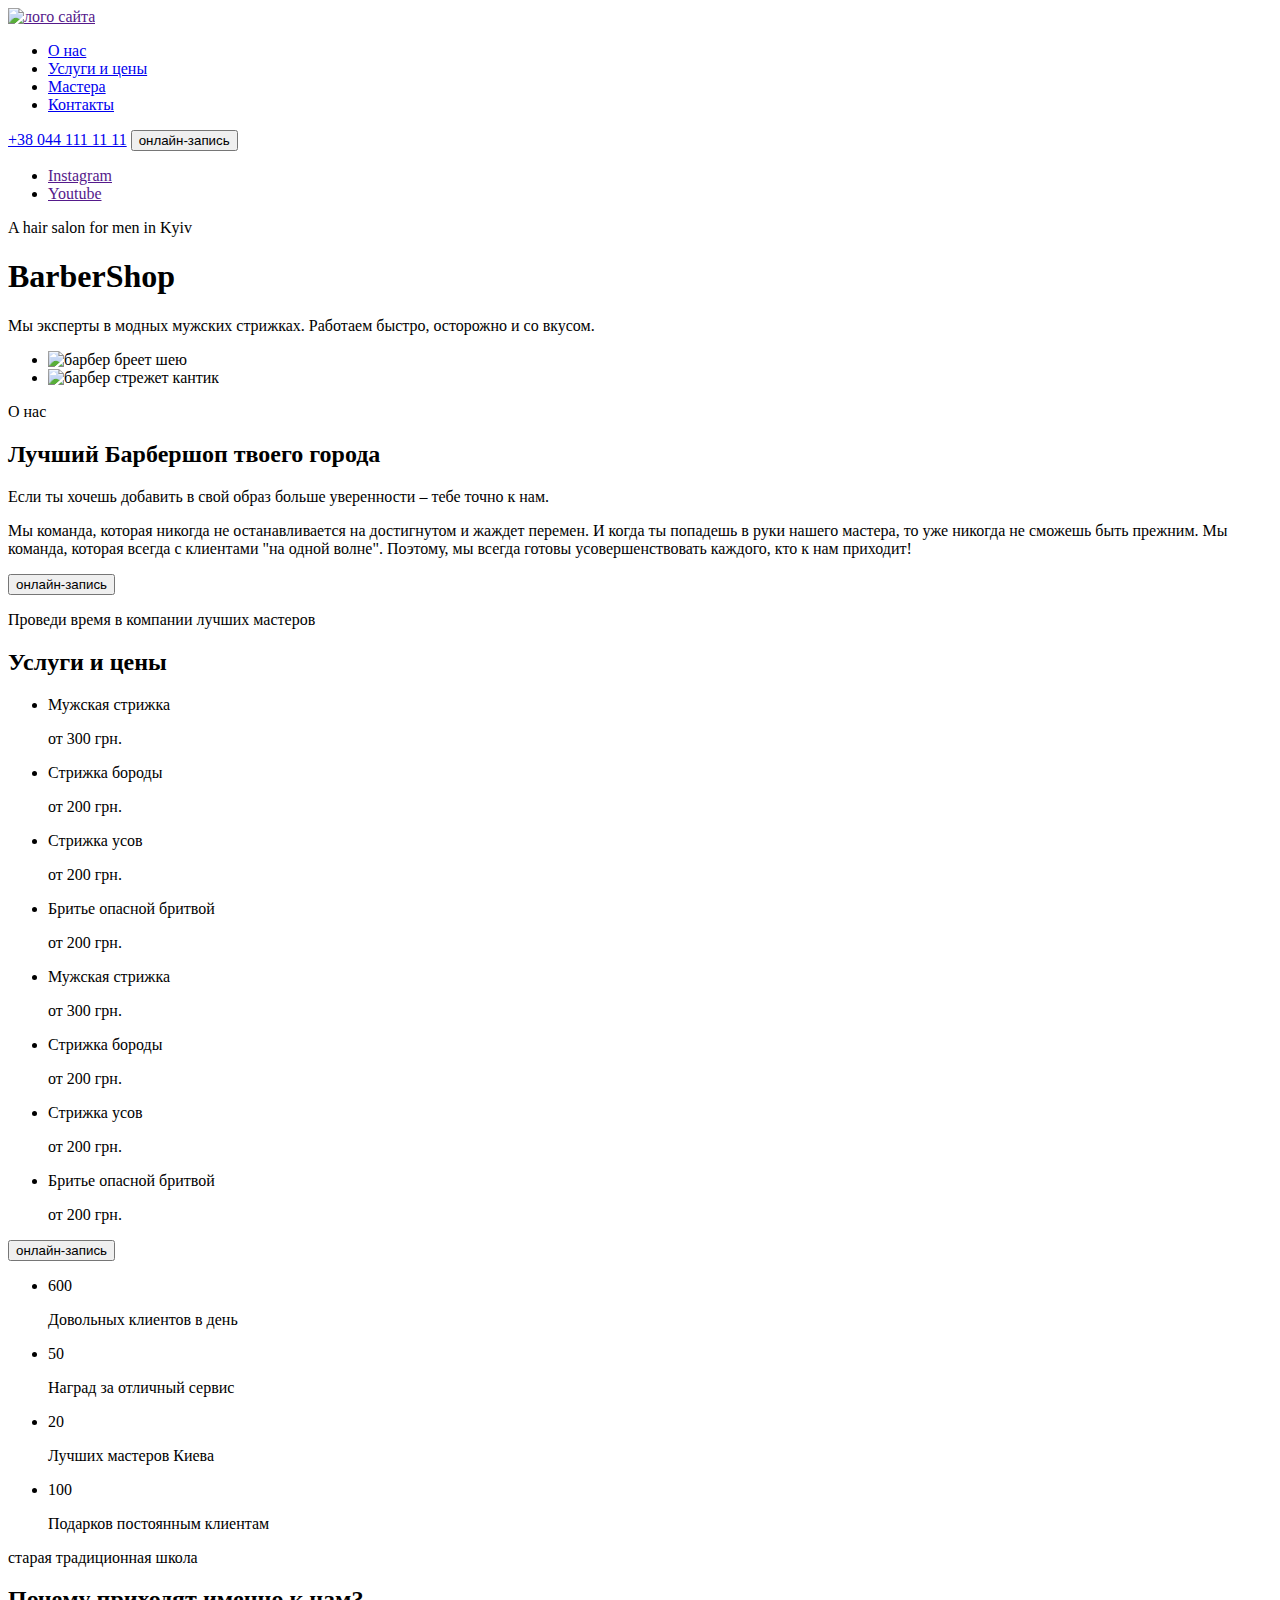
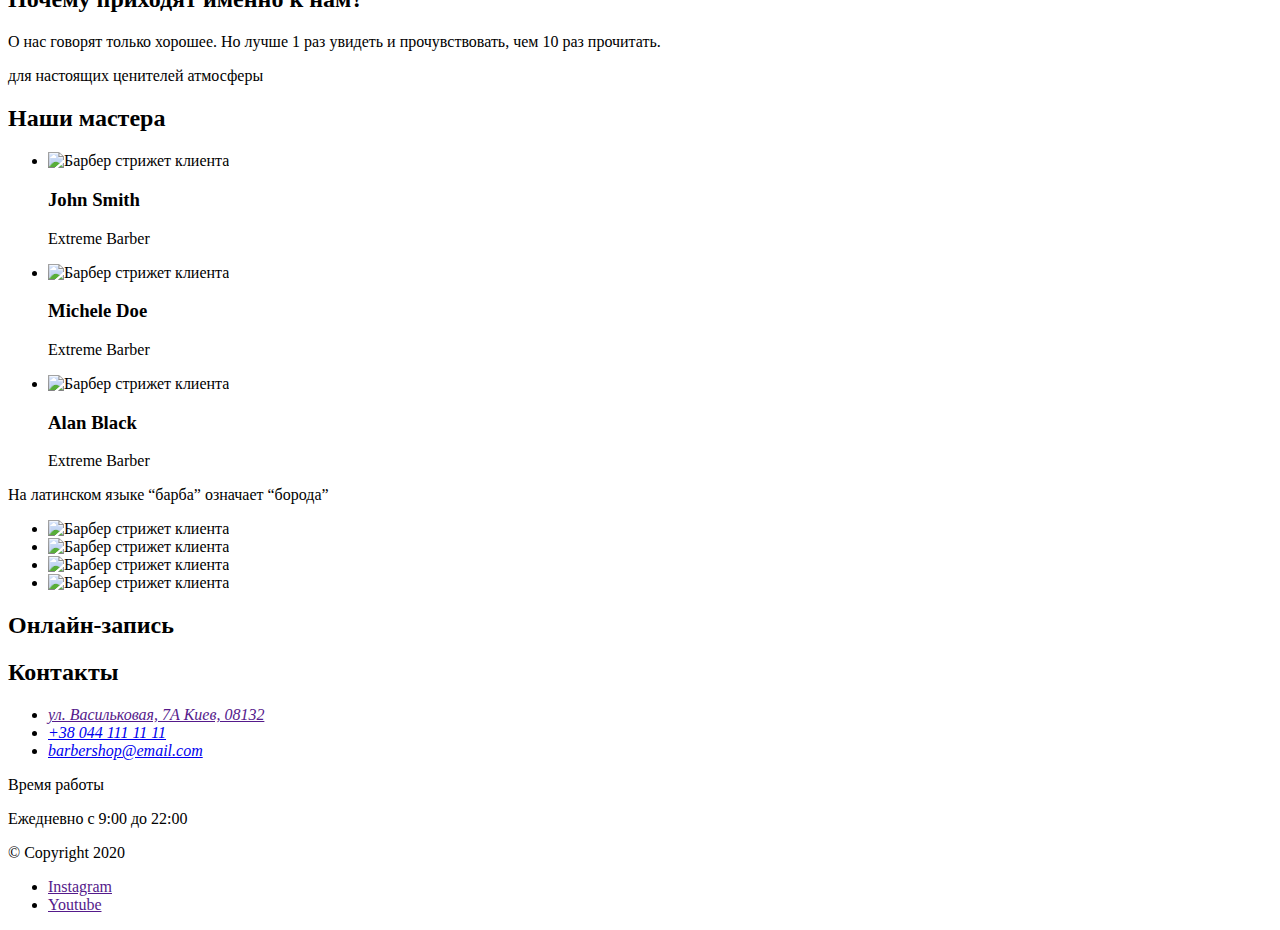
==== index.html @ 82d90876 "nav change" ====
<!DOCTYPE html>
<html lang="ru">
  <head>
    <meta charset="UTF-8" />
    <meta http-equiv="X-UA-Compatible" content="IE=edge" />
    <meta name="viewport" content="width=device-width, initial-scale=1.0" />
    <title>Barbershop</title>
  </head>
  <body>
    <header>
      <nav>
        <a href="">
          <img src="./img/logo.svg" alt="лого сайта" />
        </a>
        <ul>
          <li><a href="#about">О нас</a></li>
          <li><a href="#price">Услуги и цены</a></li>
          <li><a href="#masters">Мастера</a></li>
          <li><a href="#contacts">Контакты</a></li>
        </ul>
      </nav>
      <a href="tel:+380441111111">+38 044 111 11 11</a>
      <button type="button">онлайн-запись</button>
    </header>
    <main>
      <section>
        <ul>
          <li>
            <a href="" target="_blank" rel="noopener noreferrer nofollow"
              >Instagram</a
            >
          </li>
          <li>
            <a href="" target="_blank" rel="noopener noreferrer nofollow"
              >Youtube</a
            >
          </li>
        </ul>
        <p lang="en">A hair salon for men in Kyiv</p>
        <h1 lang="en">BarberShop</h1>
        <p>
          Мы эксперты в модных мужских стрижках. Работаем быстро, осторожно и со
          вкусом.
        </p>
      </section>
      <section>
        <ul>
          <li>
            <img
              src="./img/about-img-1.jpeg"
              alt="барбер бреет шею"
              width="270"
              height="445"
            />
          </li>
          <li>
            <img
              src="./img/about-img-2.jpeg"
              alt="барбер стрежет кантик"
              width="270"
              height="445"
            />
          </li>
        </ul>
        <p id="about">О нас</p>
        <h2>Лучший Барбершоп твоего города</h2>
        <p>
          Если ты хочешь добавить в свой образ больше уверенности – тебе точно к
          нам.
        </p>
        <p>
          Мы команда, которая никогда не останавливается на достигнутом и жаждет
          перемен. И когда ты попадешь в руки нашего мастера, то уже никогда не
          сможешь быть прежним. Мы команда, которая всегда с клиентами "на одной
          волне". Поэтому, мы всегда готовы усовершенствовать каждого, кто к нам
          приходит!
        </p>
        <button type="button">онлайн-запись</button>
      </section>
      <section id="price">
        <p>Проведи время в компании лучших мастеров</p>
        <h2>Услуги и цены</h2>
        <ul>
          <li>
            <p>Мужская стрижка</p>
            <p>от 300 грн.</p>
          </li>
          <li>
            <p>Стрижка бороды</p>
            <p>от 200 грн.</p>
          </li>
          <li>
            <p>Стрижка усов</p>
            <p>от 200 грн.</p>
          </li>
          <li>
            <p>Бритье опасной бритвой</p>
            <p>от 200 грн.</p>
          </li>
        </ul>
        <ul>
          <li>
            <p>Мужская стрижка</p>
            <p>от 300 грн.</p>
          </li>
          <li>
            <p>Стрижка бороды</p>
            <p>от 200 грн.</p>
          </li>
          <li>
            <p>Стрижка усов</p>
            <p>от 200 грн.</p>
          </li>
          <li>
            <p>Бритье опасной бритвой</p>
            <p>от 200 грн.</p>
          </li>
        </ul>
        <button type="button">онлайн-запись</button>
      </section>
      <section>
        <ul>
          <li>
            <span>600</span>
            <p>Довольных клиентов в день</p>
          </li>
          <li>
            <span>50</span>
            <p>Наград за отличный сервис</p>
          </li>
          <li>
            <span>20</span>
            <p>Лучших мастеров Киева</p>
          </li>
          <li>
            <span>100</span>
            <p>Подарков постоянным клиентам</p>
          </li>
        </ul>
        <p>старая традиционная школа</p>
        <h2>Почему приходят именно к нам?</h2>
        <p>
          О нас говорят только хорошее. Но лучше 1 раз увидеть и прочувствовать,
          чем 10 раз прочитать.
        </p>
      </section>
      <section id="masters">
        <p>для настоящих ценителей атмосферы</p>
        <h2>Наши мастера</h2>
        <ul>
          <li>
            <img
              src="./img/masters-img-1.jpeg"
              alt="Барбер стрижет клиента"
              width="370"
              height="346"
            />
            <h3 lang="en">John Smith</h3>
            <p lang="en">Extreme Barber</p>
          </li>
          <li>
            <img
              src="./img/masters-img-2.jpeg"
              alt="Барбер стрижет клиента"
              width="370"
              height="346"
            />
            <h3 lang="en">Michele Doe</h3>
            <p lang="en">Extreme Barber</p>
          </li>
          <li>
            <img
              src="./img/masters-img-3.jpeg"
              alt="Барбер стрижет клиента"
              width="370"
              height="346"
            />
            <h3 lang="en">Alan Black</h3>
            <p lang="en">Extreme Barber</p>
          </li>
        </ul>
      </section>
      <section>
        <p>На латинском языке “барба” означает “борода”</p>
        <h2 hidden>Галерея</h2>
        <ul>
          <li>
            <img
              src="./img/gallery-img-1.jpeg"
              alt="Барбер стрижет клиента"
              width="270"
              height="360"
            />
          </li>
          <li>
            <img
              src="./img/gallery-img-2.jpeg"
              alt="Барбер стрижет клиента"
              width="270"
              height="360"
            />
          </li>
          <li>
            <img
              src="./img/gallery-img-3.jpeg"
              alt="Барбер стрижет клиента"
              width="270"
              height="360"
            />
          </li>
          <li>
            <img
              src="./img/gallery-img-4.jpeg"
              alt="Барбер стрижет клиента"
              width="270"
              height="360"
            />
          </li>
        </ul>
      </section>
      <section>
        <h2>Онлайн-запись</h2>
      </section>
      <section id="contacts">
        <h2>Контакты</h2>
        <address>
          <ul>
            <li><a href="">ул. Васильковая, 7А Киев, 08132</a></li>
            <li><a href="tel:+380441111111">+38 044 111 11 11</a></li>
            <li>
              <a href="mailto:barbershop@email.com">barbershop@email.com</a>
            </li>
          </ul>
        </address>
        <p>Время работы</p>
        <p>Ежедневно с 9:00 до 22:00</p>
      </section>
    </main>
    <footer>
      <p>&copy; Copyright 2020</p>
      <ul>
        <li><a href="">Instagram</a></li>
        <li><a href="">Youtube</a></li>
      </ul>
    </footer>
  </body>
</html>
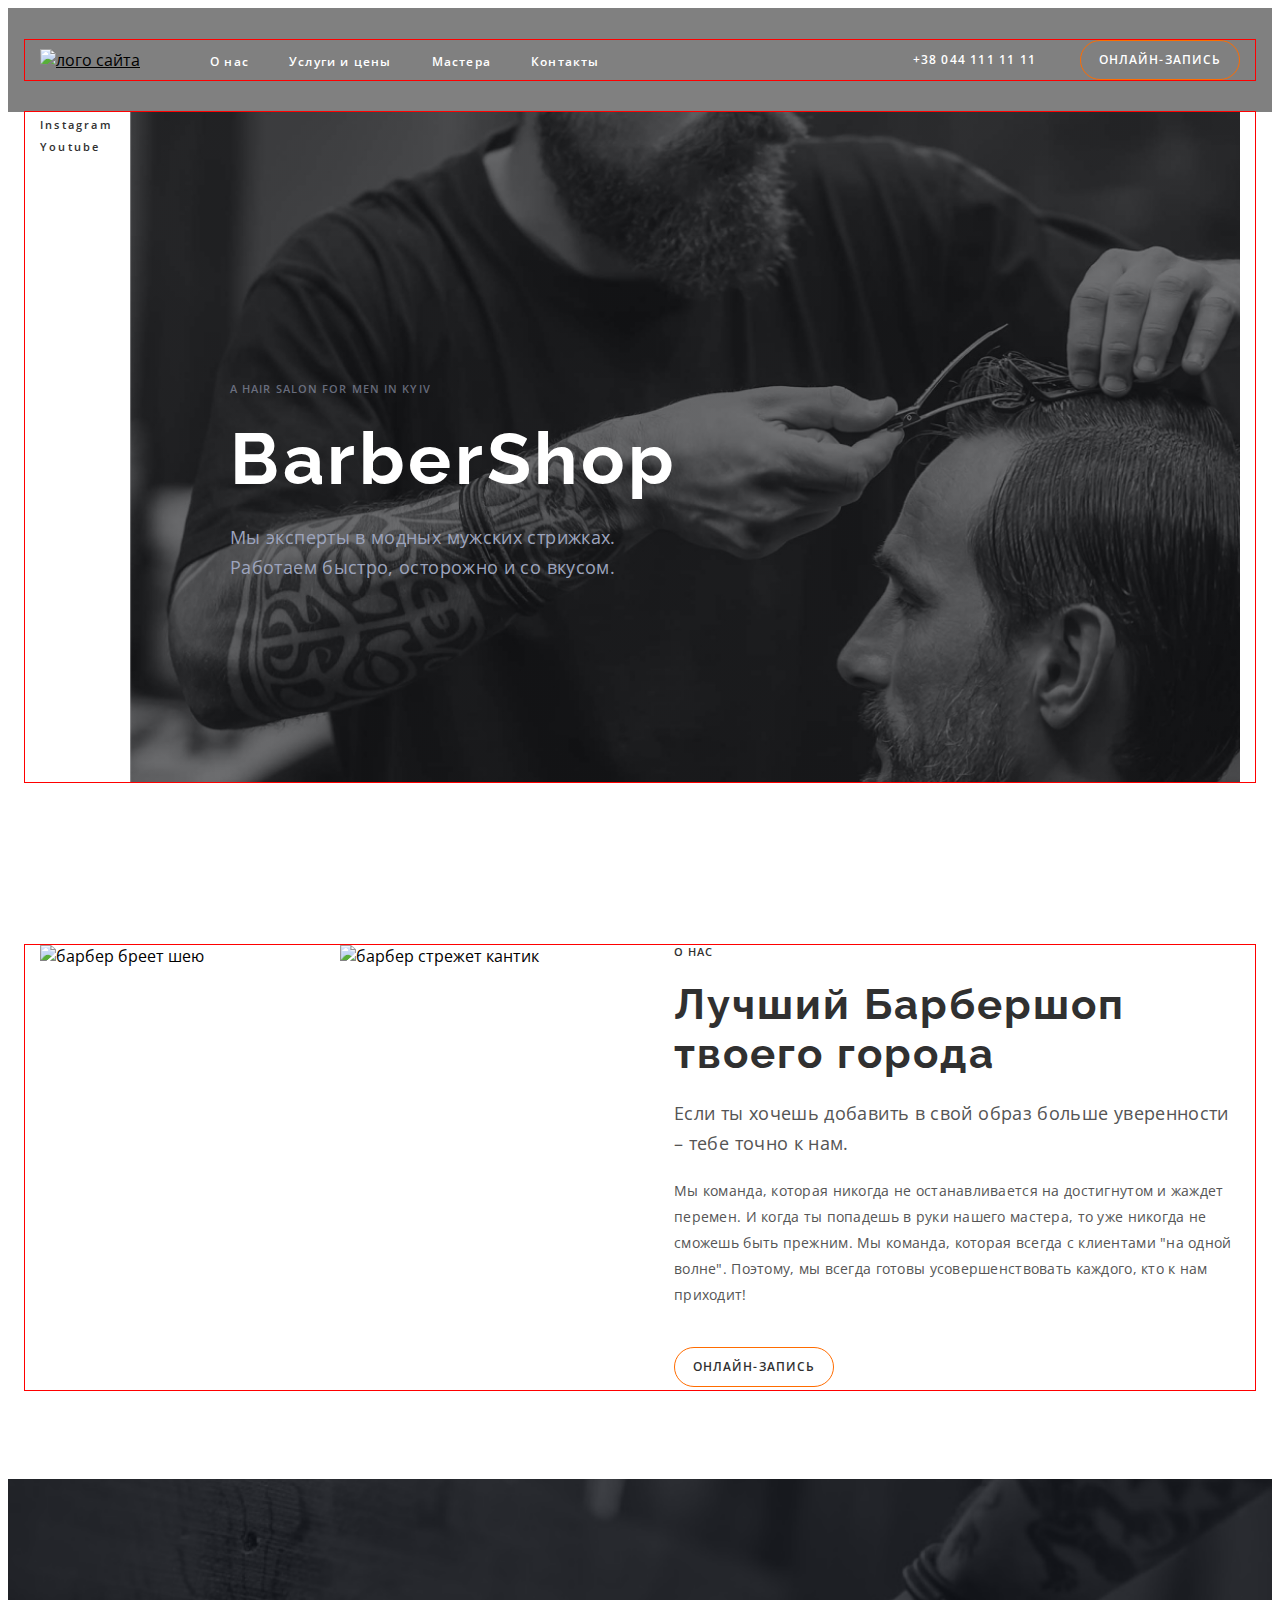
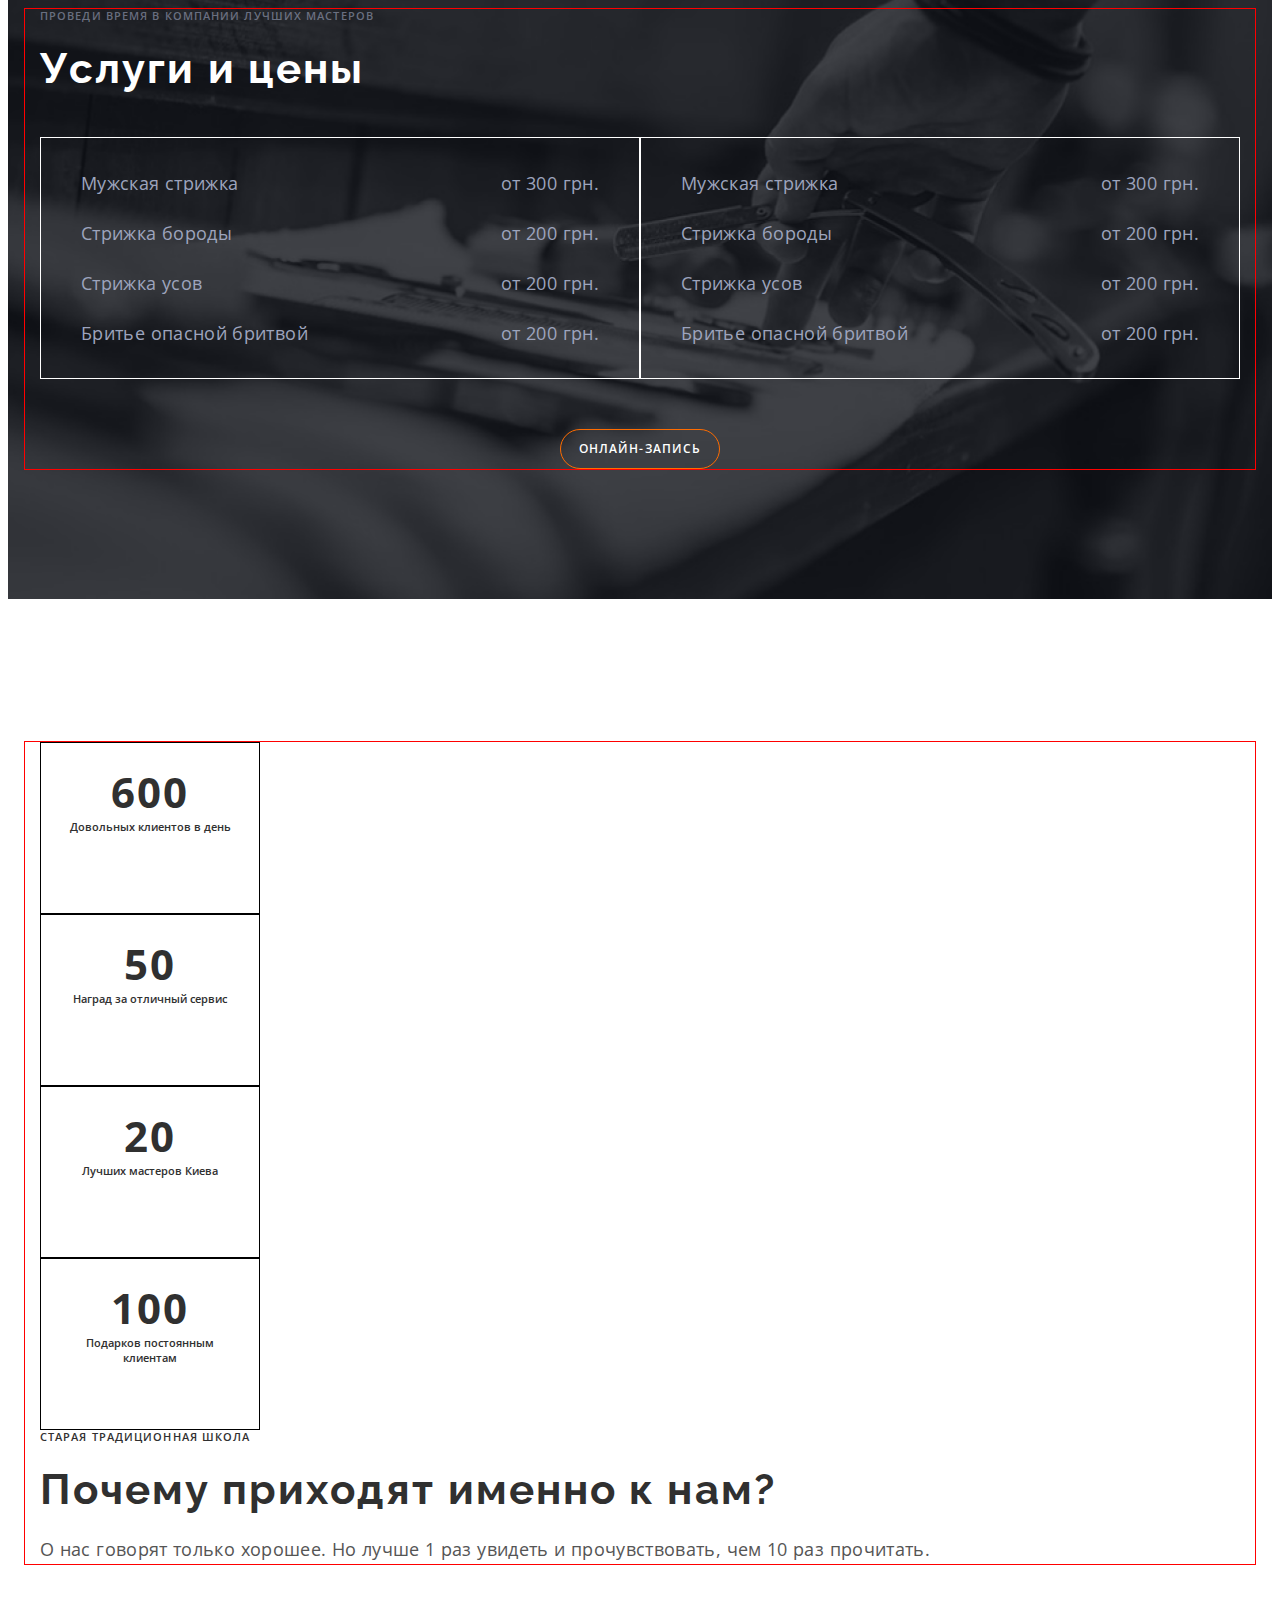
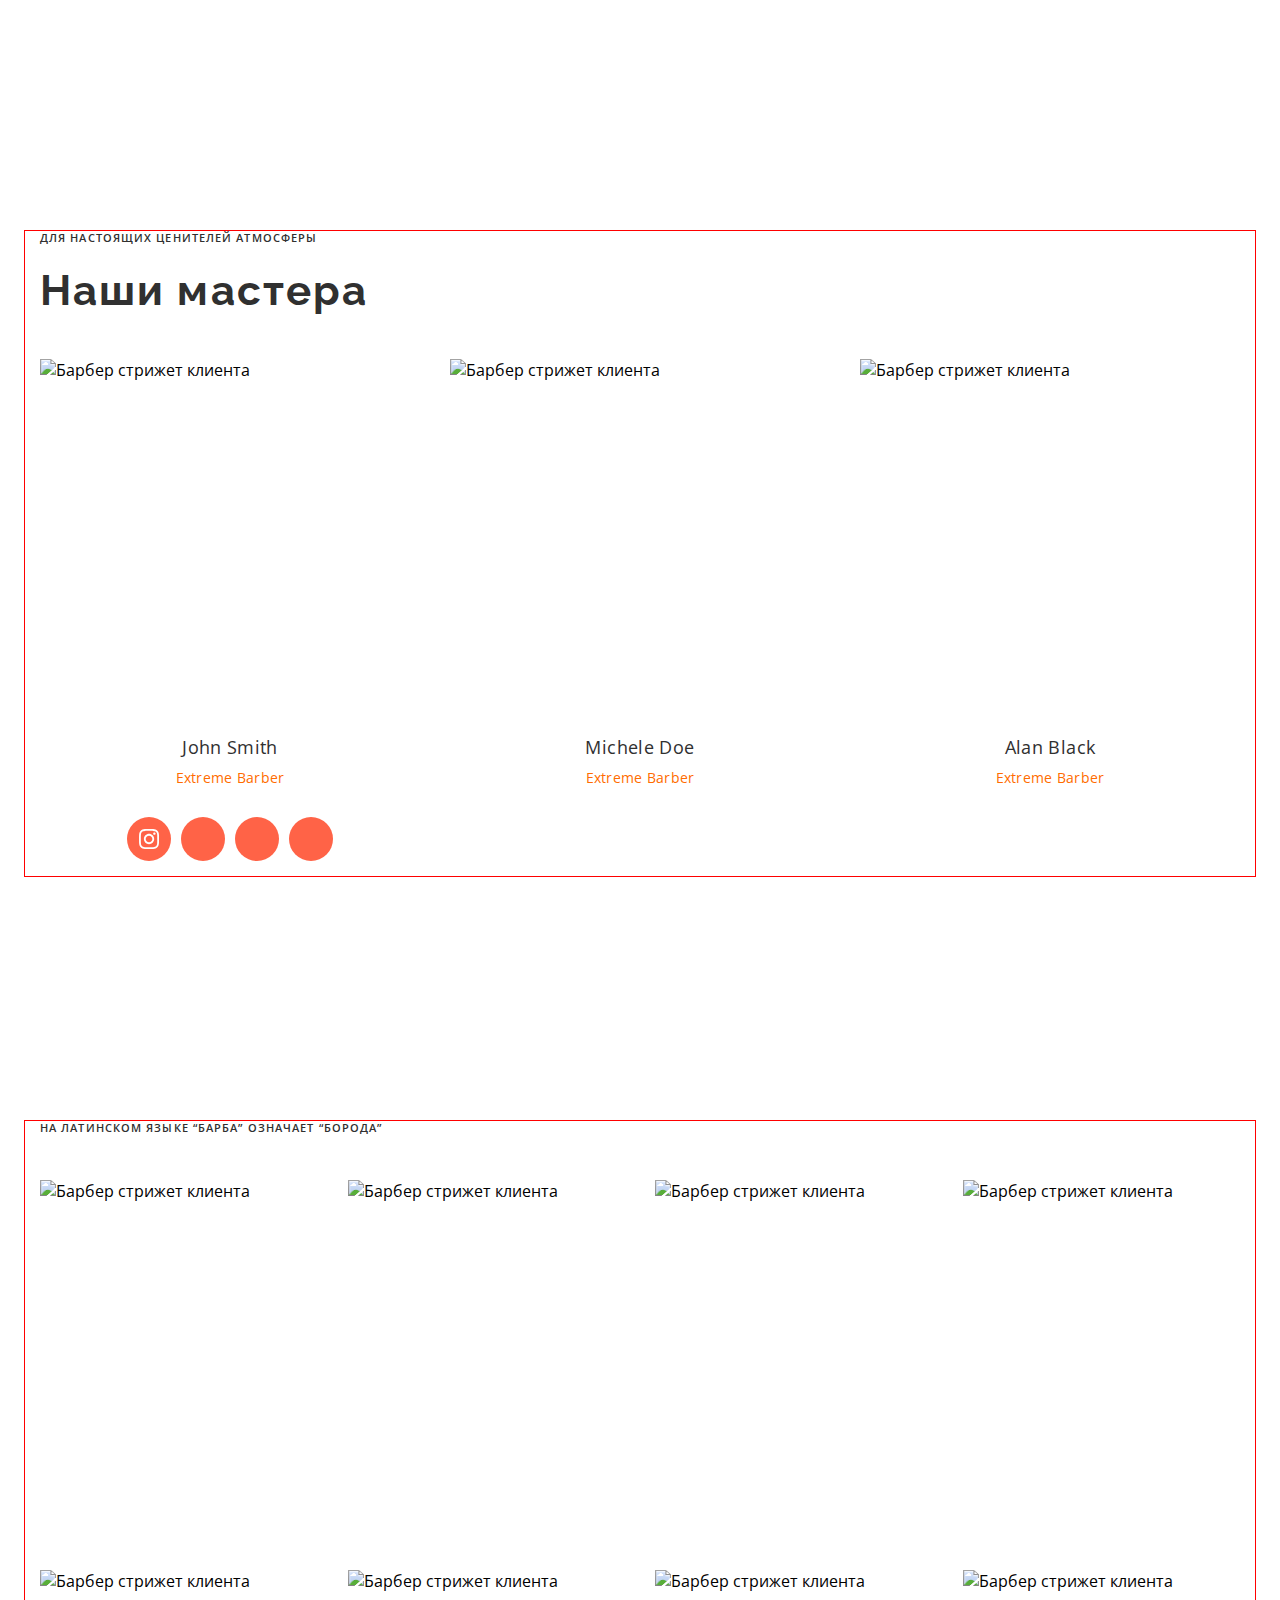
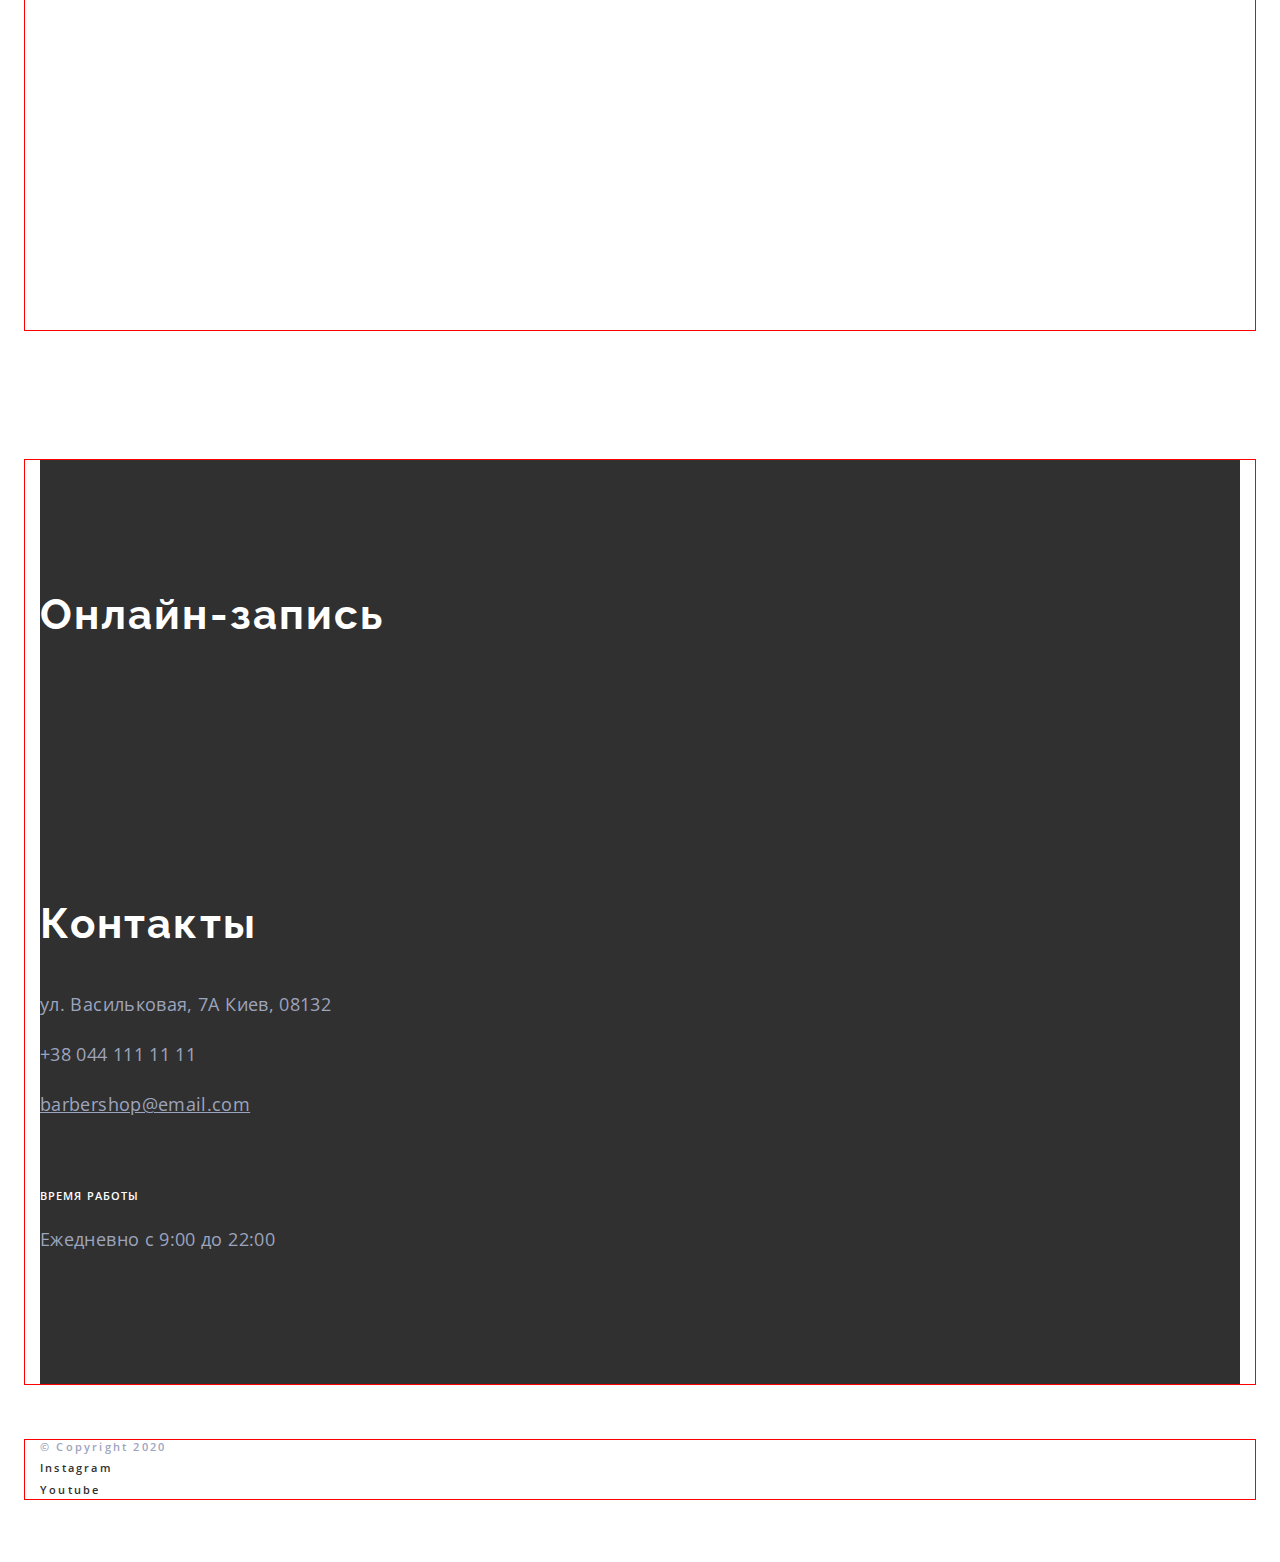
==== commit 2e5572fa: "mod-4" ====
--- a/index.html
+++ b/index.html
@@ -4,244 +4,387 @@
     <meta charset="UTF-8" />
     <meta http-equiv="X-UA-Compatible" content="IE=edge" />
     <meta name="viewport" content="width=device-width, initial-scale=1.0" />
+    <link rel="preconnect" href="https://fonts.googleapis.com" />
+    <link rel="preconnect" href="https://fonts.gstatic.com" crossorigin />
+    <link
+      href="https://fonts.googleapis.com/css2?family=Open+Sans:wght@400;600;700&family=Raleway:wght@700&display=swap"
+      rel="stylesheet"
+    />
     <title>Barbershop</title>
+    <link
+      rel="stylesheet"
+      href="https://cdnjs.cloudflare.com/ajax/libs/modern-normalize/1.1.0/modern-normalize.min.css"
+      integrity="sha512-wpPYUAdjBVSE4KJnH1VR1HeZfpl1ub8YT/NKx4PuQ5NmX2tKuGu6U/JRp5y+Y8XG2tV+wKQpNHVUX03MfMFn9Q=="
+      crossorigin="anonymous"
+      referrerpolicy="no-referrer"
+    />
+    <link rel="stylesheet" href="./css/reset.css" />
+
+    <link rel="stylesheet" href="./css/style.css" />
   </head>
   <body>
-    <header>
-      <nav>
-        <a href="">
-          <img src="./img/logo.svg" alt="лого сайта" />
-        </a>
-        <ul>
-          <li><a href="#about">О нас</a></li>
-          <li><a href="#price">Услуги и цены</a></li>
-          <li><a href="#masters">Мастера</a></li>
-          <li><a href="#contacts">Контакты</a></li>
-        </ul>
-      </nav>
-      <a href="tel:+380441111111">+38 044 111 11 11</a>
-      <button type="button">онлайн-запись</button>
+    <header class="header">
+      <div class="container">
+        <nav class="header-nav">
+          <a href="" class="header-logo">
+            <img src="./img/logo.svg" alt="лого сайта" />
+          </a>
+          <ul class="header-list list">
+            <li class="header-item">
+              <a href="./portfolio.html" class="header-link link">О нас</a>
+            </li>
+            <li class="header-item">
+              <a href="https://www.google.com/" class="header-link link"
+                >Услуги и цены</a
+              >
+            </li>
+            <li class="header-item">
+              <a href="#masters" class="header-link link">Мастера</a>
+            </li>
+            <li class="header-item">
+              <a href="https://www.google.com/" class="header-link link"
+                >Контакты</a
+              >
+            </li>
+          </ul>
+        </nav>
+        <div class="header-connect">
+          <a href="tel:+380441111111" class="header-tel link"
+            >+38 044 111 11 11</a
+          >
+          <button type="button" class="header-btn btn">онлайн-запись</button>
+        </div>
+      </div>
     </header>
     <main>
-      <section>
-        <ul>
-          <li>
-            <a href="" target="_blank" rel="noopener noreferrer nofollow"
-              >Instagram</a
-            >
+      <section class="hero">
+        <div class="container">
+          <ul class="hero-list list">
+            <li class="hero-item">
+              <a
+                href=""
+                target="_blank"
+                rel="noopener noreferrer nofollow"
+                class="hero-link link"
+                >Instagram</a
+              >
+            </li>
+            <li class="hero-item">
+              <a
+                href=""
+                target="_blank"
+                rel="noopener noreferrer nofollow"
+                class="hero-link link"
+                >Youtube</a
+              >
+            </li>
+          </ul>
+          <div class="hero-content">
+            <p lang="en" class="hero-pre-title pre-title">
+              A hair salon for men in Kyiv
+            </p>
+            <h1 lang="en" class="hero-title">BarberShop</h1>
+            <p class="hero-after-title after-title">
+              Мы эксперты в модных мужских стрижках. Работаем быстро, осторожно
+              и со вкусом.
+            </p>
+          </div>
+        </div>
+      </section>
+      <section class="about">
+        <div class="container">
+          <ul class="about-list list">
+            <li class="about-item">
+              <img
+                src="./img/about-img-1.jpeg"
+                alt="барбер бреет шею"
+                width="270"
+                height="445"
+              />
+            </li>
+            <li class="about-item">
+              <img
+                src="./img/about-img-2.jpeg"
+                alt="барбер стрежет кантик"
+                width="270"
+                height="445"
+              />
+            </li>
+          </ul>
+          <div class="about-content">
+            <p class="about-pre-title pre-title">О нас</p>
+            <h2 class="about-title title">Лучший Барбершоп твоего города</h2>
+            <p class="about-after-title after-title">
+              Если ты хочешь добавить в свой образ больше уверенности – тебе
+              точно к нам.
+            </p>
+            <p class="about-text">
+              Мы команда, которая никогда не останавливается на достигнутом и
+              жаждет перемен. И когда ты попадешь в руки нашего мастера, то уже
+              никогда не сможешь быть прежним. Мы команда, которая всегда с
+              клиентами "на одной волне". Поэтому, мы всегда готовы
+              усовершенствовать каждого, кто к нам приходит!
+            </p>
+            <button type="button" class="about-btn btn">онлайн-запись</button>
+          </div>
+        </div>
+      </section>
+      <section class="prices">
+        <div class="container">
+          <p class="prices-pre-title pre-title">
+            Проведи время в компании лучших мастеров
+          </p>
+          <h2 class="prices-title title">Услуги и цены</h2>
+          <div class="prices-wrap">
+            <ul class="prices-list list">
+              <li class="prices-item">
+                <p class="prices-item-text">Мужская стрижка</p>
+                <p class="prices-item-text">от 300 грн.</p>
+              </li>
+              <li class="prices-item">
+                <p class="prices-item-text">Стрижка бороды</p>
+                <p class="prices-item-text">от 200 грн.</p>
+              </li>
+              <li class="prices-item">
+                <p class="prices-item-text">Стрижка усов</p>
+                <p class="prices-item-text">от 200 грн.</p>
+              </li>
+              <li class="prices-item">
+                <p class="prices-item-text">Бритье опасной бритвой</p>
+                <p class="prices-item-text">от 200 грн.</p>
+              </li>
+            </ul>
+            <ul class="prices-list list">
+              <li class="prices-item">
+                <p class="prices-item-text">Мужская стрижка</p>
+                <p class="prices-item-text">от 300 грн.</p>
+              </li>
+              <li class="prices-item">
+                <p class="prices-item-text">Стрижка бороды</p>
+                <p class="prices-item-text">от 200 грн.</p>
+              </li>
+              <li class="prices-item">
+                <p class="prices-item-text">Стрижка усов</p>
+                <p class="prices-item-text">от 200 грн.</p>
+              </li>
+              <li class="prices-item">
+                <p class="prices-item-text">Бритье опасной бритвой</p>
+                <p class="prices-item-text">от 200 грн.</p>
+              </li>
+            </ul>
+          </div>
+
+          <button type="button" class="prices-btn btn">онлайн-запись</button>
+        </div>
+      </section>
+      <section class="benefits">
+        <div class="container">
+          <ul class="benefits-list list">
+            <li class="benefits-item">
+              <span>600</span>
+              <p class="benefits-item-text">Довольных клиентов в день</p>
+            </li>
+            <li class="benefits-item">
+              <span>50</span>
+              <p class="benefits-item-text">Наград за отличный сервис</p>
+            </li>
+            <li class="benefits-item">
+              <span>20</span>
+              <p class="benefits-item-text">Лучших мастеров Киева</p>
+            </li>
+            <li class="benefits-item">
+              <span>100</span>
+              <p class="benefits-item-text">Подарков постоянным клиентам</p>
+            </li>
+          </ul>
+          <p class="benefits-pre-title pre-title">старая традиционная школа</p>
+          <h2 class="benefits-title title">Почему приходят именно к нам?</h2>
+          <p class="benefits-after-title after-title">
+            О нас говорят только хорошее. Но лучше 1 раз увидеть и
+            прочувствовать, чем 10 раз прочитать.
+          </p>
+        </div>
+      </section>
+      <section id="masters" class="masters">
+        <div class="container">
+          <p class="masters-pre-title pre-title">
+            для настоящих ценителей атмосферы
+          </p>
+          <h2 class="masters-title title">Наши мастера</h2>
+          <ul class="masters-list list">
+            <li class="masters-item">
+              <img
+                src="./img/masters-img-1.jpeg"
+                alt="Барбер стрижет клиента"
+                width="370"
+                height="346"
+              />
+              <h3 lang="en" class="masters-item-title">John Smith</h3>
+              <p lang="en" class="masters-item-text">Extreme Barber</p>
+              <ul class="masters-soc-list list">
+                <li class="masters-soc-item">
+                  <a href="" class="masters-soc-link link">
+                    <svg class="masters-soc-icon" width="20" height="20">
+                      <use href="./img/icons.svg#icon-instagram"></use>
+                    </svg>
+                  </a>
+                </li>
+                <li class="masters-soc-item">
+                  <a href="" class="masters-soc-link link">
+                    <svg class="masters-soc-icon">
+                      <use href=""></use>
+                    </svg>
+                  </a>
+                </li>
+                <li class="masters-soc-item">
+                  <a href="" class="masters-soc-link link"></a>
+                </li>
+                <li class="masters-soc-item">
+                  <a href="" class="masters-soc-link link"></a>
+                </li>
+              </ul>
+            </li>
+            <li class="masters-item">
+              <img
+                src="./img/masters-img-2.jpeg"
+                alt="Барбер стрижет клиента"
+                width="370"
+                height="346"
+              />
+              <h3 lang="en" class="masters-item-title">Michele Doe</h3>
+              <p lang="en" class="masters-item-text">Extreme Barber</p>
+            </li>
+            <li class="masters-item">
+              <img
+                src="./img/masters-img-3.jpeg"
+                alt="Барбер стрижет клиента"
+                width="370"
+                height="346"
+              />
+              <h3 lang="en" class="masters-item-title">Alan Black</h3>
+              <p lang="en" class="masters-item-text">Extreme Barber</p>
+            </li>
+          </ul>
+        </div>
+      </section>
+      <section class="gallery">
+        <div class="container">
+          <p class="gallery-pre-title pre-title">
+            На латинском языке “барба” означает “борода”
+          </p>
+          <h2 class="visually-hidden">Галерея</h2>
+          <ul class="gallery-list list">
+            <li class="gallery-item">
+              <img
+                src="./img/gallery-img-1.jpeg"
+                alt="Барбер стрижет клиента"
+                width="270"
+                height="360"
+              />
+            </li>
+            <li class="gallery-item">
+              <img
+                src="./img/gallery-img-2.jpeg"
+                alt="Барбер стрижет клиента"
+                width="270"
+                height="360"
+              />
+            </li>
+            <li class="gallery-item">
+              <img
+                src="./img/gallery-img-3.jpeg"
+                alt="Барбер стрижет клиента"
+                width="270"
+                height="360"
+              />
+            </li>
+            <li class="gallery-item">
+              <img
+                src="./img/gallery-img-4.jpeg"
+                alt="Барбер стрижет клиента"
+                width="270"
+                height="360"
+              />
+            </li>
+            <li class="gallery-item">
+              <img
+                src="./img/gallery-img-1.jpeg"
+                alt="Барбер стрижет клиента"
+                width="270"
+                height="360"
+              />
+            </li>
+            <li class="gallery-item">
+              <img
+                src="./img/gallery-img-2.jpeg"
+                alt="Барбер стрижет клиента"
+                width="270"
+                height="360"
+              />
+            </li>
+            <li class="gallery-item">
+              <img
+                src="./img/gallery-img-3.jpeg"
+                alt="Барбер стрижет клиента"
+                width="270"
+                height="360"
+              />
+            </li>
+            <li class="gallery-item">
+              <img
+                src="./img/gallery-img-4.jpeg"
+                alt="Барбер стрижет клиента"
+                width="270"
+                height="360"
+              />
+            </li>
+          </ul>
+        </div>
+      </section>
+      <div class="contact-wrap">
+        <div class="container">
+          <section class="online">
+            <h2 class="online-title title">Онлайн-запись</h2>
+          </section>
+          <section class="contacts">
+            <h2 class="contacts-title title">Контакты</h2>
+            <address class="contacts-address">
+              <ul class="contacts-list list">
+                <li class="contacts-item">
+                  <a href="https://www.google.com/" class="contacts-link link"
+                    >ул. Васильковая, 7А Киев, 08132</a
+                  >
+                </li>
+                <li class="contacts-item">
+                  <a href="tel:+380441111111" class="contacts-link link"
+                    >+38 044 111 11 11</a
+                  >
+                </li>
+                <li class="contacts-item">
+                  <a href="mailto:barbershop@email.com" class="contacts-link"
+                    >barbershop@email.com</a
+                  >
+                </li>
+              </ul>
+            </address>
+            <p class="contacts-pre-title pre-title">Время работы</p>
+            <p class="contacts-text">Ежедневно с 9:00 до 22:00</p>
+          </section>
+        </div>
+      </div>
+    </main>
+    <footer class="footer">
+      <div class="container">
+        <p class="footer-copy">&copy; Copyright 2020</p>
+        <ul class="footer-list list">
+          <li class="footer-item">
+            <a href="" class="footer-link link" target="_blank">Instagram</a>
           </li>
-          <li>
-            <a href="" target="_blank" rel="noopener noreferrer nofollow"
-              >Youtube</a
-            >
+          <li class="footer-item">
+            <a href="" class="footer-link link" target="_blank">Youtube</a>
           </li>
         </ul>
-        <p lang="en">A hair salon for men in Kyiv</p>
-        <h1 lang="en">BarberShop</h1>
-        <p>
-          Мы эксперты в модных мужских стрижках. Работаем быстро, осторожно и со
-          вкусом.
-        </p>
-      </section>
-      <section>
-        <ul>
-          <li>
-            <img
-              src="./img/about-img-1.jpeg"
-              alt="барбер бреет шею"
-              width="270"
-              height="445"
-            />
-          </li>
-          <li>
-            <img
-              src="./img/about-img-2.jpeg"
-              alt="барбер стрежет кантик"
-              width="270"
-              height="445"
-            />
-          </li>
-        </ul>
-        <p id="about">О нас</p>
-        <h2>Лучший Барбершоп твоего города</h2>
-        <p>
-          Если ты хочешь добавить в свой образ больше уверенности – тебе точно к
-          нам.
-        </p>
-        <p>
-          Мы команда, которая никогда не останавливается на достигнутом и жаждет
-          перемен. И когда ты попадешь в руки нашего мастера, то уже никогда не
-          сможешь быть прежним. Мы команда, которая всегда с клиентами "на одной
-          волне". Поэтому, мы всегда готовы усовершенствовать каждого, кто к нам
-          приходит!
-        </p>
-        <button type="button">онлайн-запись</button>
-      </section>
-      <section id="price">
-        <p>Проведи время в компании лучших мастеров</p>
-        <h2>Услуги и цены</h2>
-        <ul>
-          <li>
-            <p>Мужская стрижка</p>
-            <p>от 300 грн.</p>
-          </li>
-          <li>
-            <p>Стрижка бороды</p>
-            <p>от 200 грн.</p>
-          </li>
-          <li>
-            <p>Стрижка усов</p>
-            <p>от 200 грн.</p>
-          </li>
-          <li>
-            <p>Бритье опасной бритвой</p>
-            <p>от 200 грн.</p>
-          </li>
-        </ul>
-        <ul>
-          <li>
-            <p>Мужская стрижка</p>
-            <p>от 300 грн.</p>
-          </li>
-          <li>
-            <p>Стрижка бороды</p>
-            <p>от 200 грн.</p>
-          </li>
-          <li>
-            <p>Стрижка усов</p>
-            <p>от 200 грн.</p>
-          </li>
-          <li>
-            <p>Бритье опасной бритвой</p>
-            <p>от 200 грн.</p>
-          </li>
-        </ul>
-        <button type="button">онлайн-запись</button>
-      </section>
-      <section>
-        <ul>
-          <li>
-            <span>600</span>
-            <p>Довольных клиентов в день</p>
-          </li>
-          <li>
-            <span>50</span>
-            <p>Наград за отличный сервис</p>
-          </li>
-          <li>
-            <span>20</span>
-            <p>Лучших мастеров Киева</p>
-          </li>
-          <li>
-            <span>100</span>
-            <p>Подарков постоянным клиентам</p>
-          </li>
-        </ul>
-        <p>старая традиционная школа</p>
-        <h2>Почему приходят именно к нам?</h2>
-        <p>
-          О нас говорят только хорошее. Но лучше 1 раз увидеть и прочувствовать,
-          чем 10 раз прочитать.
-        </p>
-      </section>
-      <section id="masters">
-        <p>для настоящих ценителей атмосферы</p>
-        <h2>Наши мастера</h2>
-        <ul>
-          <li>
-            <img
-              src="./img/masters-img-1.jpeg"
-              alt="Барбер стрижет клиента"
-              width="370"
-              height="346"
-            />
-            <h3 lang="en">John Smith</h3>
-            <p lang="en">Extreme Barber</p>
-          </li>
-          <li>
-            <img
-              src="./img/masters-img-2.jpeg"
-              alt="Барбер стрижет клиента"
-              width="370"
-              height="346"
-            />
-            <h3 lang="en">Michele Doe</h3>
-            <p lang="en">Extreme Barber</p>
-          </li>
-          <li>
-            <img
-              src="./img/masters-img-3.jpeg"
-              alt="Барбер стрижет клиента"
-              width="370"
-              height="346"
-            />
-            <h3 lang="en">Alan Black</h3>
-            <p lang="en">Extreme Barber</p>
-          </li>
-        </ul>
-      </section>
-      <section>
-        <p>На латинском языке “барба” означает “борода”</p>
-        <h2 hidden>Галерея</h2>
-        <ul>
-          <li>
-            <img
-              src="./img/gallery-img-1.jpeg"
-              alt="Барбер стрижет клиента"
-              width="270"
-              height="360"
-            />
-          </li>
-          <li>
-            <img
-              src="./img/gallery-img-2.jpeg"
-              alt="Барбер стрижет клиента"
-              width="270"
-              height="360"
-            />
-          </li>
-          <li>
-            <img
-              src="./img/gallery-img-3.jpeg"
-              alt="Барбер стрижет клиента"
-              width="270"
-              height="360"
-            />
-          </li>
-          <li>
-            <img
-              src="./img/gallery-img-4.jpeg"
-              alt="Барбер стрижет клиента"
-              width="270"
-              height="360"
-            />
-          </li>
-        </ul>
-      </section>
-      <section>
-        <h2>Онлайн-запись</h2>
-      </section>
-      <section id="contacts">
-        <h2>Контакты</h2>
-        <address>
-          <ul>
-            <li><a href="">ул. Васильковая, 7А Киев, 08132</a></li>
-            <li><a href="tel:+380441111111">+38 044 111 11 11</a></li>
-            <li>
-              <a href="mailto:barbershop@email.com">barbershop@email.com</a>
-            </li>
-          </ul>
-        </address>
-        <p>Время работы</p>
-        <p>Ежедневно с 9:00 до 22:00</p>
-      </section>
-    </main>
-    <footer>
-      <p>&copy; Copyright 2020</p>
-      <ul>
-        <li><a href="">Instagram</a></li>
-        <li><a href="">Youtube</a></li>
-      </ul>
+      </div>
     </footer>
   </body>
 </html>
--- a/css/style.css
+++ b/css/style.css
@@ -0,0 +1,577 @@
+:root {
+  --header-color: #ffffff;
+  --main-btn-color: #ffffff;
+  --second-btn-color: #303030;
+  --main-title-color: #ffffff;
+  --second-title-color: #303030;
+  --main-font: "open sans", sans-serif;
+  --accent-color: #ff6c00;
+  --typical-margin: 20px;
+}
+
+p,
+h1,
+h2,
+h3,
+h4,
+h5,
+h6 {
+  margin: 0;
+}
+
+ul {
+  margin: 0;
+  padding-left: 0;
+}
+
+button {
+  cursor: pointer;
+}
+
+body {
+  font-family: var(--main-font);
+}
+
+a {
+  color: currentColor;
+}
+
+address {
+  font-style: normal;
+}
+
+img {
+  display: block;
+}
+
+.list {
+  list-style: none;
+}
+
+.link {
+  text-decoration: none;
+}
+
+.visually-hidden {
+  position: absolute;
+  white-space: nowrap;
+  width: 1px;
+  height: 1px;
+  overflow: hidden;
+  border: 0;
+  padding: 0;
+  clip: rect(0 0 0 0);
+  clip-path: inset(50%);
+  margin: -1px;
+}
+
+.container {
+  width: 1200px;
+  padding-left: 15px;
+  padding-right: 15px;
+  margin: 0 auto;
+  outline: 1px solid red;
+}
+
+.btn {
+  width: 160px;
+  height: 40px;
+  background-color: transparent;
+  border: 1px solid var(--accent-color);
+  border-radius: 50px;
+  font-family: inherit;
+  font-weight: 600;
+  font-size: 12px;
+  line-height: 1.33;
+  letter-spacing: 0.09em;
+  text-transform: uppercase;
+}
+
+.pre-title {
+  font-weight: 600;
+  font-size: 11px;
+  line-height: 1.36;
+  letter-spacing: 0.1em;
+  text-transform: uppercase;
+}
+
+.title {
+  font-family: "Raleway", sans-serif;
+  font-weight: 700;
+  font-size: 42px;
+  line-height: 1.17;
+  letter-spacing: 0.05em;
+}
+
+.after-title {
+  font-size: 18px;
+  line-height: 1.67;
+  letter-spacing: 0.02em;
+}
+
+/* -------------------HEADER--------------- */
+
+.header {
+  background-color: gray;
+  padding-top: 32px;
+  padding-bottom: 32px;
+}
+
+.header .container {
+  display: flex;
+  align-items: center;
+}
+
+.header-nav {
+  display: flex;
+  align-items: center;
+}
+
+.header-list {
+  display: flex;
+}
+
+.header-logo {
+  margin-right: 70px;
+}
+
+.header-item:not(:last-child) {
+  margin-right: 40px;
+}
+
+.header-connect {
+  margin-left: auto;
+}
+
+.header-link,
+.header-tel {
+  font-weight: 600;
+  font-size: 12px;
+  line-height: 1.33;
+  letter-spacing: 0.1em;
+  color: var(--header-color);
+}
+
+.header-link:hover,
+.header-link:focus {
+  color: var(--accent-color);
+}
+
+.header-btn {
+  color: var(--main-btn-color);
+  margin-left: 40px;
+}
+
+/* -------------------HERO--------------- */
+
+.hero .container {
+  display: flex;
+}
+.hero-list {
+  width: 90px;
+}
+
+.hero-content {
+  background-color: #303030;
+  background-image: linear-gradient(
+      rgba(25, 28, 38, 0.2),
+      rgba(25, 28, 38, 0.2)
+    ),
+    url(../img/hero-bg.jpeg);
+  background-repeat: no-repeat;
+  background-position: center;
+  background-size: cover;
+  padding: 270px 100px 200px 100px;
+  flex-grow: 1;
+}
+
+.hero-link {
+  font-weight: 600;
+  font-size: 11px;
+  line-height: 1.36;
+  letter-spacing: 0.2em;
+  color: #303030;
+}
+
+.hero-link:hover,
+.hero-link:focus {
+  color: var(--accent-color);
+}
+
+.hero-pre-title {
+  color: rgba(157, 164, 189, 0.6);
+  margin-bottom: var(--typical-margin);
+}
+
+.hero-title {
+  font-family: "Raleway", sans-serif;
+  font-weight: 700;
+  font-size: 72px;
+  line-height: 1.18;
+  letter-spacing: 0.05em;
+  color: var(--main-title-color);
+  margin-bottom: var(--typical-margin);
+}
+
+.hero-after-title {
+  color: #9da4bd;
+  max-width: 400px;
+}
+
+/* -------------------ABOUT--------------- */
+
+.about {
+  padding-top: 163px;
+  padding-bottom: 89px;
+}
+
+.about .container {
+  display: flex;
+}
+
+.about-list {
+  display: flex;
+  margin-right: 64px;
+}
+
+.about-item + .about-item {
+  margin-left: 30px;
+}
+
+.about-pre-title {
+  color: #303030;
+  margin-bottom: var(--typical-margin);
+}
+
+.about-title {
+  color: var(--second-title-color);
+  margin-bottom: var(--typical-margin);
+}
+
+.about-after-title {
+  color: #555555;
+  margin-bottom: var(--typical-margin);
+}
+
+.about-text {
+  font-size: 14px;
+  line-height: 1.86;
+  letter-spacing: 0.02em;
+  color: #555555;
+  margin-bottom: 39px;
+}
+
+.about-btn {
+  color: #303030;
+}
+
+/* -------------------PRICES--------------- */
+
+.prices {
+  background-color: #111319;
+  background-image: url(../img/prices-bg.png);
+  background-repeat: no-repeat;
+  background-size: cover;
+  background-position: center;
+  max-width: 1280px;
+  margin: 0 auto;
+  padding-top: 130px;
+  padding-bottom: 130px;
+}
+
+.prices-pre-title {
+  color: rgba(157, 164, 189, 0.6);
+  margin-bottom: var(--typical-margin);
+}
+
+.prices-title {
+  color: var(--main-title-color);
+  margin-bottom: 44px;
+}
+
+.prices-wrap {
+  display: flex;
+}
+
+.prices-list {
+  border: 1px solid #ffffff;
+  padding: 30px 40px;
+  flex-grow: 1;
+}
+
+.prices-item {
+  margin-bottom: var(--typical-margin);
+  display: flex;
+  justify-content: space-between;
+}
+
+.prices-item:last-child {
+  margin-bottom: 0;
+}
+
+.prices-item-text {
+  font-size: 18px;
+  line-height: 1.67;
+  letter-spacing: 0.02em;
+  color: #9da4bd;
+}
+
+.prices-btn {
+  color: var(--main-btn-color);
+  margin: 0 auto;
+  display: block;
+  margin-top: 50px;
+}
+
+/* -------------------BENEFITS--------------- */
+
+.benefits {
+  padding-top: 143px;
+  padding-bottom: 137px;
+}
+
+.benefits-item {
+  width: 170px;
+  height: 130px;
+  border: 1px solid #000000;
+  padding: 20px 24px;
+}
+.benefits-item span {
+  font-weight: 700;
+  font-size: 42px;
+  line-height: 1.36;
+  text-align: center;
+  display: block;
+  letter-spacing: 0.05em;
+  color: #303030;
+}
+
+.benefits-item-text {
+  font-weight: 600;
+  font-size: 11px;
+  line-height: 1.36;
+  text-align: center;
+  color: #303030;
+}
+
+.benefits-pre-title {
+  color: #303030;
+  margin-bottom: var(--typical-margin);
+}
+
+.benefits-title {
+  color: var(--second-title-color);
+  margin-bottom: var(--typical-margin);
+}
+
+.benefits-after-title {
+  color: #555555;
+}
+
+/* -------------------MASTERS--------------- */
+.masters {
+  padding-top: 130px;
+  padding-bottom: 130px;
+}
+
+.masters-pre-title {
+  color: #303030;
+  margin-bottom: var(--typical-margin);
+}
+
+.masters-title {
+  color: var(--second-title-color);
+  margin-bottom: 44px;
+}
+
+.masters-item-title {
+  font-weight: 400;
+  font-size: 18px;
+  line-height: 1.38;
+  text-align: center;
+  letter-spacing: 0.02em;
+  color: #303030;
+  margin-bottom: 8px;
+  margin-top: 30px;
+}
+
+.masters-item-text {
+  font-size: 14px;
+  line-height: 1.36;
+  text-align: center;
+  letter-spacing: 0.02em;
+  color: var(--accent-color);
+  margin-bottom: 30px;
+}
+
+.masters-list {
+  display: flex;
+  margin: -15px;
+}
+
+.masters-item {
+  /* flex-basis: calc((100% - 90px) / 3); */
+  flex-basis: calc(100% / 3 - 30px);
+  margin: 15px;
+}
+
+/* .masters-item {
+  width: 370px;
+}
+
+.masters-item:not(:last-child) {
+  margin-right: 30px;
+} */
+
+.masters-soc-list {
+  display: flex;
+  justify-content: center;
+}
+
+.masters-soc-item {
+  width: 44px;
+  height: 44px;
+  margin-left: 10px;
+}
+.masters-soc-item:first-child {
+  margin-left: 0;
+}
+
+.masters-soc-link {
+  display: flex;
+  align-items: center;
+  justify-content: center;
+  width: 100%;
+  height: 100%;
+  border-radius: 50%;
+  background-color: tomato;
+  color: #ffffff;
+}
+
+.masters-soc-icon {
+  fill: currentColor;
+}
+
+.masters-soc-link:hover,
+.masters-soc-link:focus {
+  background-color: teal;
+  color: var(--accent-color);
+}
+
+/* .masters-soc-link:hover,
+.masters-soc-link:focus {
+  background-color: teal;
+}
+
+.masters-soc-link:hover .masters-soc-icon,
+.masters-soc-link:focus .masters-soc-icon {
+  fill: var(--accent-color);
+} */
+
+/* -------------------GALLERY--------------- */
+
+.gallery {
+  padding-top: 130px;
+  padding-bottom: 130px;
+}
+
+.gallery-pre-title {
+  color: #303030;
+  margin-bottom: 44px;
+}
+
+.gallery-list {
+  display: flex;
+  flex-wrap: wrap;
+  gap: 30px;
+}
+
+.gallery-item {
+  width: calc((100% - 90px) / 4);
+}
+
+/* .gallery-list {
+  display: flex;
+  flex-wrap: wrap;
+  margin: -15px;
+}
+
+.gallery-item {
+  width: calc(100% / 4 - 30px);
+  margin: 15px;
+} */
+
+/* -------------------ONLINE--------------- */
+.online {
+  background-color: #303030;
+  padding-top: 130px;
+  padding-bottom: 130px;
+}
+
+.online-title {
+  color: var(--main-title-color);
+}
+
+/* -------------------CONTACTS--------------- */
+
+.contacts {
+  background-color: #303030;
+  padding-top: 130px;
+  padding-bottom: 130px;
+}
+
+.contacts-title {
+  color: var(--main-title-color);
+  margin-bottom: 40px;
+}
+
+.contacts-address {
+  font-style: normal;
+  margin-bottom: 70px;
+}
+
+.contacts-item {
+  margin-bottom: var(--typical-margin);
+}
+
+.contacts-link {
+  font-size: 18px;
+  line-height: 1.67;
+  letter-spacing: 0.02em;
+  color: #9da4bd;
+}
+
+.contacts-pre-title {
+  color: #ffffff;
+  margin-bottom: var(--typical-margin);
+}
+
+.contacts-text {
+  font-size: 18px;
+  line-height: 1.67;
+  letter-spacing: 0.02em;
+  color: #9da4bd;
+}
+
+/* -------------------FOOTER--------------- */
+
+.footer {
+  padding-top: 56px;
+  padding-bottom: 55px;
+}
+
+.footer-copy {
+  font-weight: 600;
+  font-size: 11px;
+  line-height: 1.36;
+  letter-spacing: 0.2em;
+  color: #9da4bd;
+}
+
+.footer-link {
+  font-weight: 600;
+  font-size: 11px;
+  line-height: 1.36;
+  letter-spacing: 0.2em;
+  color: #303030;
+}
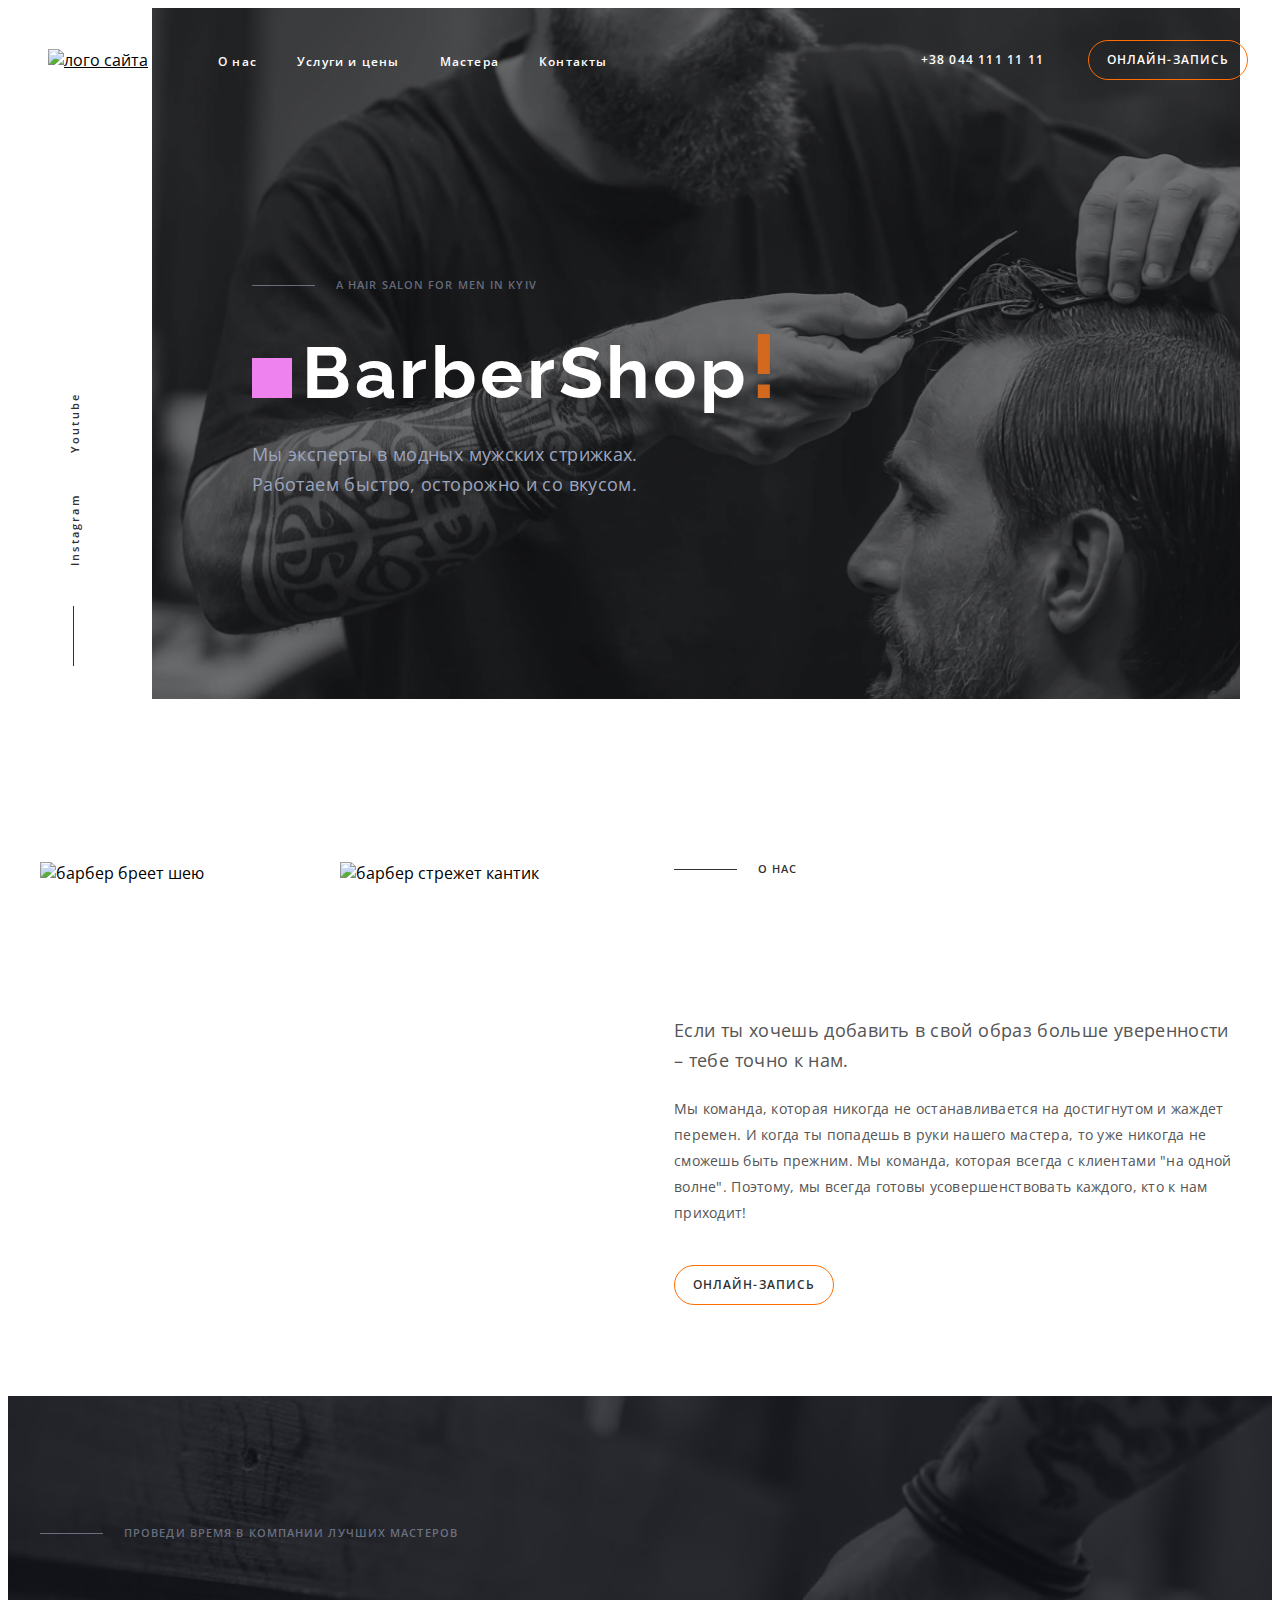
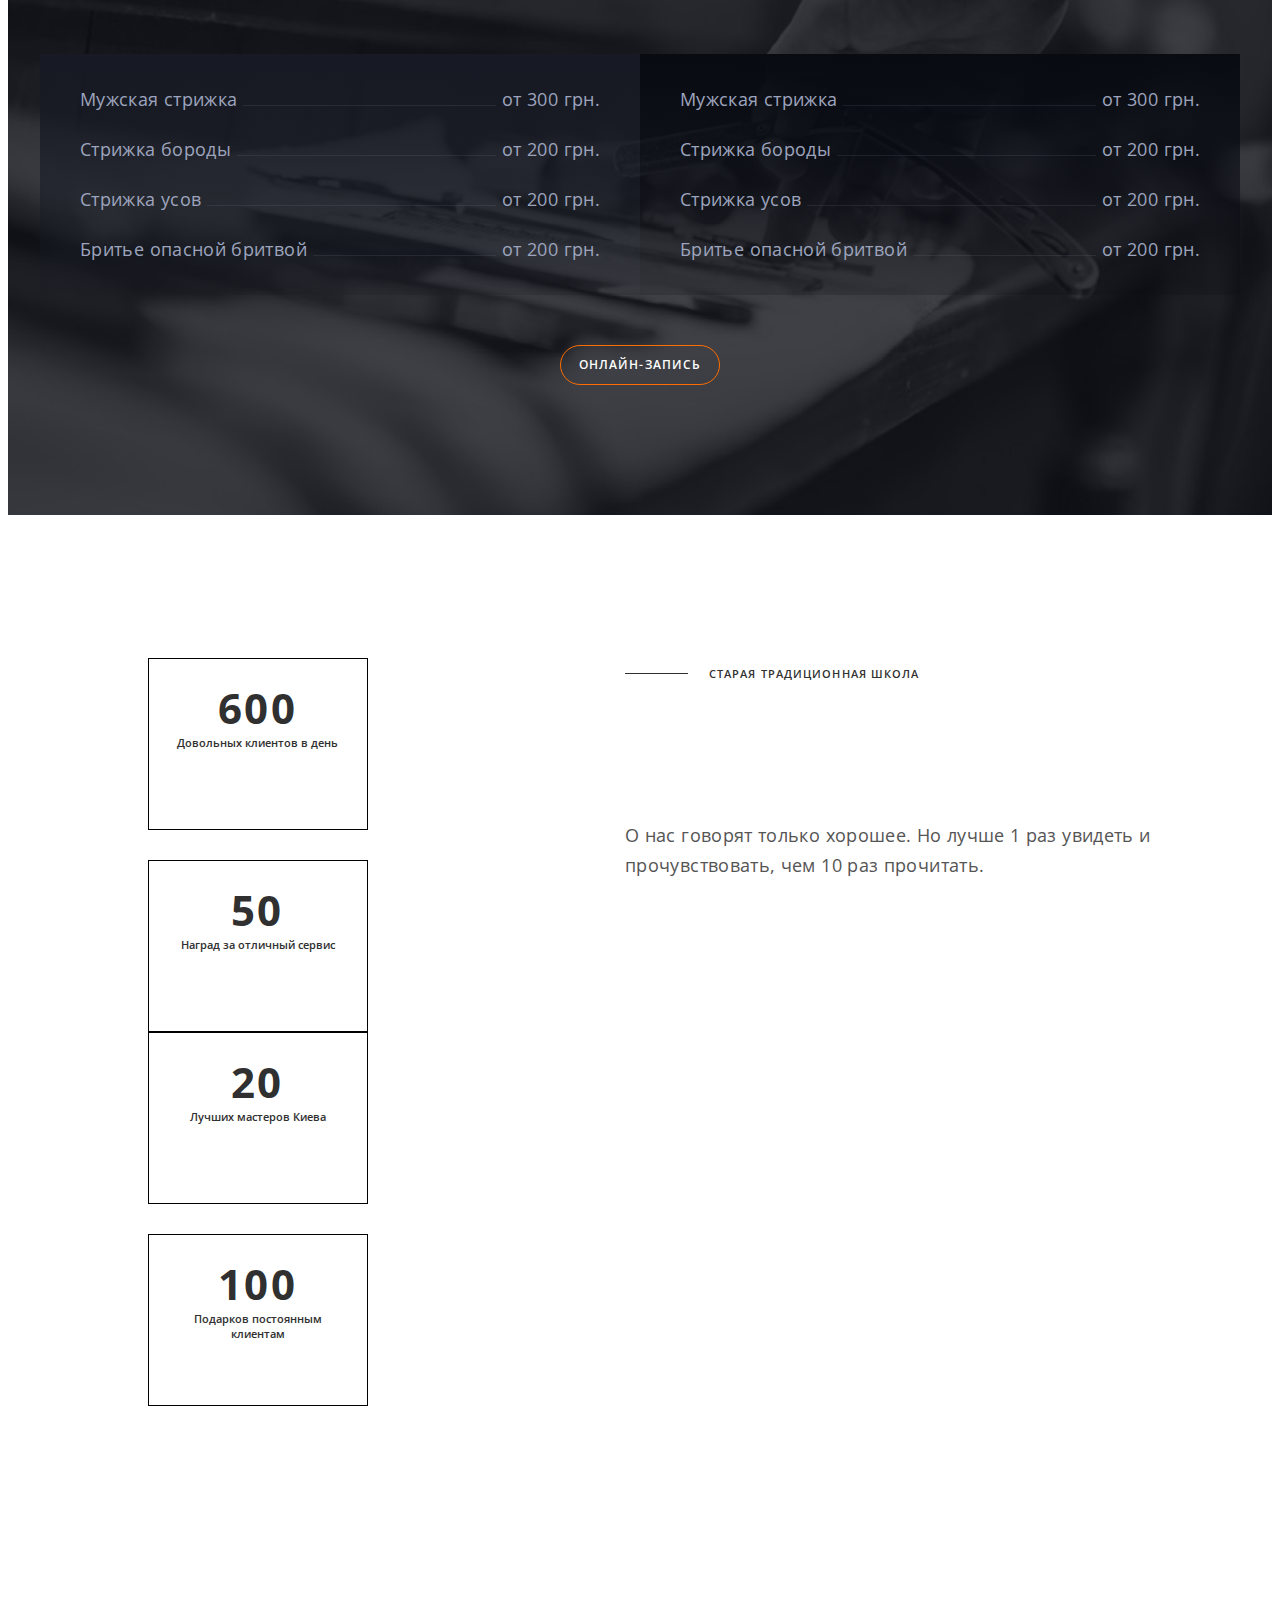
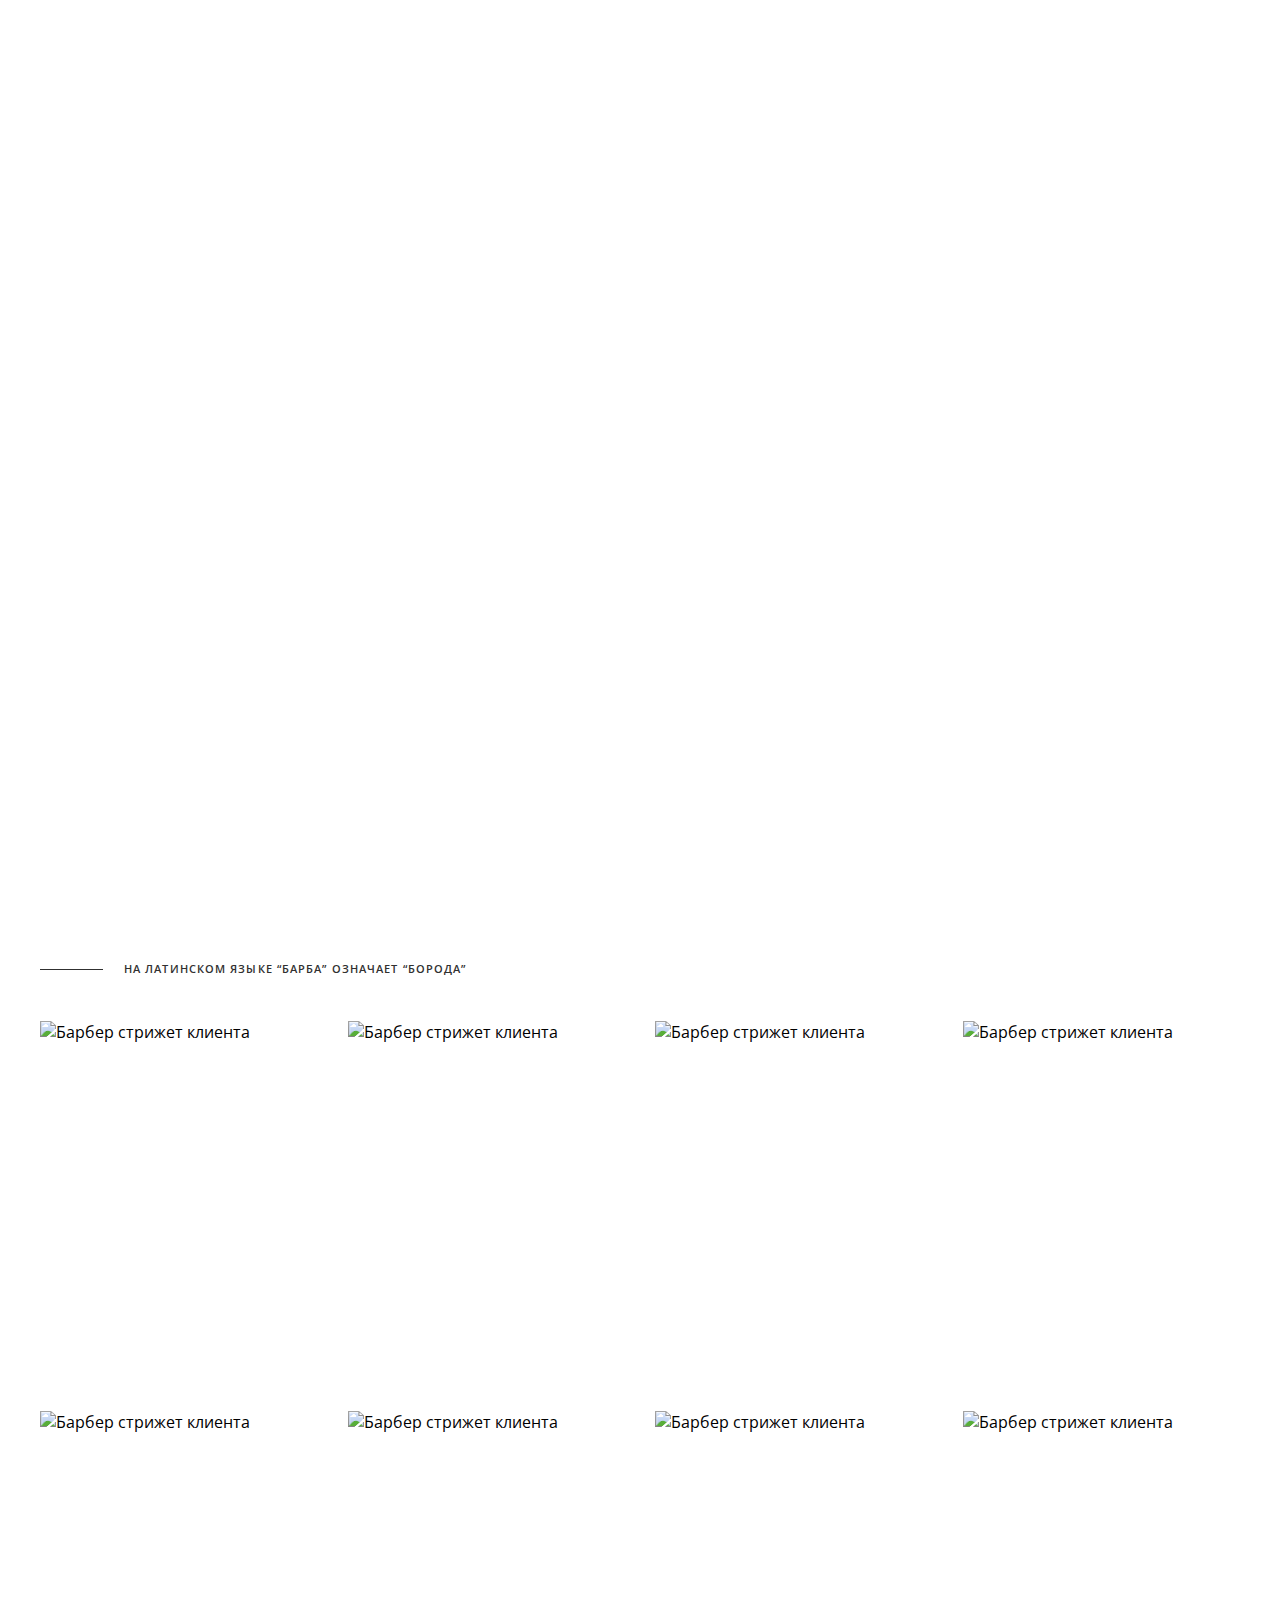
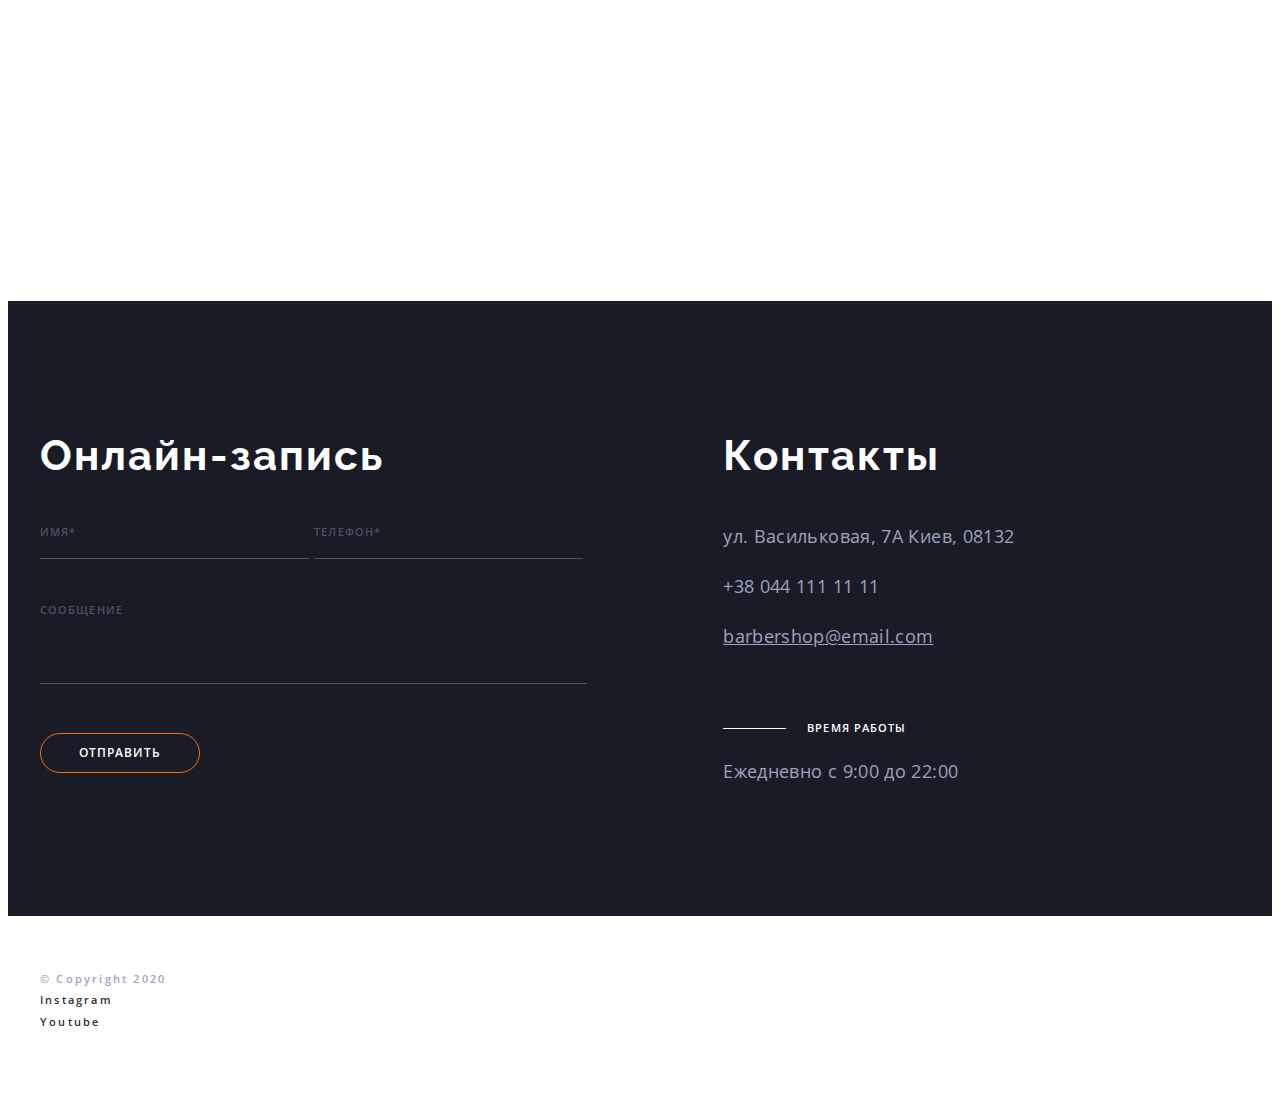
==== commit 61c341aa: "mod-6" ====
--- a/index.html
+++ b/index.html
@@ -18,6 +18,11 @@
       crossorigin="anonymous"
       referrerpolicy="no-referrer"
     />
+    <link
+      rel="stylesheet"
+      href="https://cdnjs.cloudflare.com/ajax/libs/animate.css/4.1.1/animate.min.css"
+    />
+    <link href="https://unpkg.com/aos@2.3.1/dist/aos.css" rel="stylesheet" />
     <link rel="stylesheet" href="./css/reset.css" />
 
     <link rel="stylesheet" href="./css/style.css" />
@@ -52,38 +57,45 @@
           <a href="tel:+380441111111" class="header-tel link"
             >+38 044 111 11 11</a
           >
-          <button type="button" class="header-btn btn">онлайн-запись</button>
+          <button type="button" class="header-btn btn" data-modal-open>
+            онлайн-запись
+          </button>
         </div>
       </div>
     </header>
     <main>
       <section class="hero">
         <div class="container">
-          <ul class="hero-list list">
-            <li class="hero-item">
-              <a
-                href=""
-                target="_blank"
-                rel="noopener noreferrer nofollow"
-                class="hero-link link"
-                >Instagram</a
-              >
-            </li>
-            <li class="hero-item">
-              <a
-                href=""
-                target="_blank"
-                rel="noopener noreferrer nofollow"
-                class="hero-link link"
-                >Youtube</a
-              >
-            </li>
-          </ul>
+          <div class="hero-soc">
+            <ul class="hero-list list">
+              <li class="hero-item">
+                <a
+                  href=""
+                  target="_blank"
+                  rel="noopener noreferrer nofollow"
+                  class="hero-link link"
+                  >Instagram</a
+                >
+              </li>
+              <li class="hero-item">
+                <a
+                  href=""
+                  target="_blank"
+                  rel="noopener noreferrer nofollow"
+                  class="hero-link link"
+                  >Youtube</a
+                >
+              </li>
+            </ul>
+          </div>
+
           <div class="hero-content">
             <p lang="en" class="hero-pre-title pre-title">
               A hair salon for men in Kyiv
             </p>
-            <h1 lang="en" class="hero-title">BarberShop</h1>
+            <h1 lang="en" class="hero-title animate__animated animate__jello">
+              BarberShop
+            </h1>
             <p class="hero-after-title after-title">
               Мы эксперты в модных мужских стрижках. Работаем быстро, осторожно
               и со вкусом.
@@ -113,7 +125,9 @@
           </ul>
           <div class="about-content">
             <p class="about-pre-title pre-title">О нас</p>
-            <h2 class="about-title title">Лучший Барбершоп твоего города</h2>
+            <h2 class="about-title title" data-aos="fade-down-right">
+              Лучший Барбершоп твоего города
+            </h2>
             <p class="about-after-title after-title">
               Если ты хочешь добавить в свой образ больше уверенности – тебе
               точно к нам.
@@ -134,7 +148,9 @@
           <p class="prices-pre-title pre-title">
             Проведи время в компании лучших мастеров
           </p>
-          <h2 class="prices-title title">Услуги и цены</h2>
+          <h2 class="prices-title title" data-aos="flip-right">
+            Услуги и цены
+          </h2>
           <div class="prices-wrap">
             <ul class="prices-list list">
               <li class="prices-item">
@@ -178,34 +194,48 @@
         </div>
       </section>
       <section class="benefits">
-        <div class="container">
-          <ul class="benefits-list list">
-            <li class="benefits-item">
-              <span>600</span>
-              <p class="benefits-item-text">Довольных клиентов в день</p>
-            </li>
-            <li class="benefits-item">
-              <span>50</span>
-              <p class="benefits-item-text">Наград за отличный сервис</p>
-            </li>
-            <li class="benefits-item">
-              <span>20</span>
-              <p class="benefits-item-text">Лучших мастеров Киева</p>
-            </li>
-            <li class="benefits-item">
-              <span>100</span>
-              <p class="benefits-item-text">Подарков постоянным клиентам</p>
-            </li>
-          </ul>
-          <p class="benefits-pre-title pre-title">старая традиционная школа</p>
-          <h2 class="benefits-title title">Почему приходят именно к нам?</h2>
-          <p class="benefits-after-title after-title">
-            О нас говорят только хорошее. Но лучше 1 раз увидеть и
-            прочувствовать, чем 10 раз прочитать.
-          </p>
+        <div class="container benefits-container">
+          <div class="benefits-blocks">
+            <ul class="benefits-list list">
+              <li class="benefits-item">
+                <span>600</span>
+                <p class="benefits-item-text">Довольных клиентов в день</p>
+              </li>
+              <li class="benefits-item">
+                <span>50</span>
+                <p class="benefits-item-text">Наград за отличный сервис</p>
+              </li>
+              <li class="benefits-item">
+                <span>20</span>
+                <p class="benefits-item-text">Лучших мастеров Киева</p>
+              </li>
+              <li class="benefits-item">
+                <span>100</span>
+                <p class="benefits-item-text">Подарков постоянным клиентам</p>
+              </li>
+            </ul>
+          </div>
+          <div class="benefits-content">
+            <p class="benefits-pre-title pre-title">
+              старая традиционная школа
+            </p>
+            <h2 class="benefits-title title" data-aos="zoom-in-up">
+              Почему приходят именно к нам?
+            </h2>
+            <p class="benefits-after-title after-title">
+              О нас говорят только хорошее. Но лучше 1 раз увидеть и
+              прочувствовать, чем 10 раз прочитать.
+            </p>
+          </div>
         </div>
       </section>
-      <section id="masters" class="masters">
+      <section
+        id="masters"
+        class="masters"
+        data-aos="fade-right"
+        data-aos-offset="300"
+        data-aos-easing="ease-in-sine"
+      >
         <div class="container">
           <p class="masters-pre-title pre-title">
             для настоящих ценителей атмосферы
@@ -213,12 +243,25 @@
           <h2 class="masters-title title">Наши мастера</h2>
           <ul class="masters-list list">
             <li class="masters-item">
-              <img
-                src="./img/masters-img-1.jpeg"
-                alt="Барбер стрижет клиента"
-                width="370"
-                height="346"
-              />
+              <div class="masters-top-wrap">
+                <img
+                  src="./img/masters-img-1.jpeg"
+                  alt="Барбер стрижет клиента"
+                  width="370"
+                  height="346"
+                />
+                <p class="masters-top-text">
+                  Lorem ipsum dolor sit amet consectetur adipisicing elit.
+                  Fugiat, quidem iure saepe incidunt ipsum cumque ab repellendus
+                  facere? Ullam aperiam atque molestiae veritatis animi, iure
+                  sit eaque consequuntur excepturi voluptates. Lorem ipsum dolor
+                  sit amet consectetur adipisicing elit. Fugiat, quidem iure
+                  saepe incidunt ipsum cumque ab repellendus facere? Ullam
+                  aperiam atque molestiae veritatis animi, iure sit eaque
+                  consequuntur excepturi voluptates.
+                </p>
+              </div>
+
               <h3 lang="en" class="masters-item-title">John Smith</h3>
               <p lang="en" class="masters-item-text">Extreme Barber</p>
               <ul class="masters-soc-list list">
@@ -345,6 +388,36 @@
         <div class="container">
           <section class="online">
             <h2 class="online-title title">Онлайн-запись</h2>
+            <form class="online-form">
+              <div class="online-wrap">
+                <input
+                  type="text"
+                  placeholder=" "
+                  name="online-name"
+                  class="online-input"
+                  id="online-name"
+                />
+                <label for="online-name" class="online-label">Имя*</label>
+              </div>
+              <div class="online-wrap">
+                <input
+                  type="text"
+                  placeholder=" "
+                  name="online-name"
+                  class="online-input"
+                />
+                <label for="online-name" class="online-label">Телефон*</label>
+              </div>
+              <div class="online-wrap text-wrap">
+                <textarea
+                  name="online-text"
+                  placeholder=" "
+                  class="online-textarea"
+                ></textarea>
+                <label for="online-name" class="online-label">сообщение</label>
+              </div>
+              <button type="submit" class="btn online-btn">отправить</button>
+            </form>
           </section>
           <section class="contacts">
             <h2 class="contacts-title title">Контакты</h2>
@@ -386,5 +459,114 @@
         </ul>
       </div>
     </footer>
+    <div class="backdrop is-hidden" data-modal>
+      <div class="modal">
+        <button type="button" class="modal-close-btn" data-modal-close>
+          <svg class="masters-soc-icon" width="20" height="20">
+            <use href="./img/icons.svg#icon-instagram"></use>
+          </svg>
+        </button>
+        <p class="modal-title">Записаться к мастеру</p>
+        <p class="modal-text">
+          Sed ut perspiciatis unde omnis iste natus error sit voluptatem
+          accusantium
+        </p>
+        <form class="modal-form" autocomplete="off">
+          <label class="modal-label"
+            >Имя
+            <input
+              type="text"
+              name="user-name"
+              class="modal-input"
+              placeholder="Джон"
+              required
+            />
+          </label>
+          <div class="modal-field">
+            <label class="modal-label" for="user-tel">Телефон</label>
+            <div class="input-wrap">
+              <input
+                type="tel"
+                name="user-tel"
+                class="modal-input"
+                placeholder="+380 (96) 111-11-11"
+                required
+                minlength="10"
+                title="+380 (96) 111-11-11"
+                id="user-tel"
+              />
+              <svg class="input-icon" width="18" height="18">
+                <use href="./img/icons.svg#icon-person"></use>
+              </svg>
+            </div>
+          </div>
+          <div class="modal-field">
+            <label class="modal-label" for="modal-text">Комментарий</label>
+            <textarea
+              name="modal-text"
+              id="modal-text"
+              class="modal-text-area"
+              placeholder="Комент"
+            ></textarea>
+          </div>
+          <div class="modal-field">
+            <input
+              type="checkbox"
+              name="privacy"
+              id="privacy"
+              class="input-check visually-hidden"
+            />
+            <label for="privacy" class="check-text">
+              <span>
+                <svg class="check-icon" width="11" height="8">
+                  <use href="./img/icons.svg#icon-che"></use>
+                </svg>
+              </span>
+              Даю согласие на&nbsp; <a href="">обработку личных данных</a>
+            </label>
+          </div>
+          <!-- <div class="modal-field">
+            <label class="modal-label" for="service">Послуга</label>
+            <select name="service" class="modal-input" p id="service" multiple>
+              <option value="hairrcut">Стрижка</option>
+              <option value="beardcut">Стрижка бороди</option>
+              <option value="hairrcut">Стрижка</option>
+              <option value="beardcut">Стрижка бороди</option>
+            </select>
+          </div> -->
+          <!-- <fieldset>
+            <legend>Size</legend>
+            <label for="big">big</label>
+            <input type="radio" id="big" name="size" value="big" />
+            <label for="small">small</label>
+            <input type="radio" id="small" name="size" value="small" />
+          </fieldset>
+          <fieldset>
+            <legend>add</legend>
+            <label for="cheese">cheese</label>
+            <input type="checkbox" id="cheese" name="add" value="cheese" />
+            <label for="tomato">tomato</label>
+            <input
+              type="checkbox"
+              id="tomato"
+              name="add"
+              value="tomato"
+              checked
+            />
+          </fieldset> -->
+          <button type="submit" class="btn modal-btn">
+            отправить
+            <svg class="masters-soc-icon" width="20" height="20">
+              <use href="./img/icons.svg#icon-instagram"></use>
+            </svg>
+          </button>
+        </form>
+      </div>
+    </div>
+    <script src="https://unpkg.com/aos@2.3.1/dist/aos.js"></script>
+    <script>
+      AOS.init();
+    </script>
+    <script src="./js/modal.js"></script>
   </body>
 </html>
--- a/css/style.css
+++ b/css/style.css
@@ -4,7 +4,7 @@
   --second-btn-color: #303030;
   --main-title-color: #ffffff;
   --second-title-color: #303030;
-  --main-font: "open sans", sans-serif;
+  --main-font: 'open sans', sans-serif;
   --accent-color: #ff6c00;
   --typical-margin: 20px;
 }
@@ -70,7 +70,6 @@
   padding-left: 15px;
   padding-right: 15px;
   margin: 0 auto;
-  outline: 1px solid red;
 }
 
 .btn {
@@ -85,6 +84,12 @@
   line-height: 1.33;
   letter-spacing: 0.09em;
   text-transform: uppercase;
+  transition: background-color 300ms linear, color 300ms linear;
+}
+
+.btn:hover {
+  background-color: var(--accent-color);
+  color: var(--main-btn-color);
 }
 
 .pre-title {
@@ -93,10 +98,20 @@
   line-height: 1.36;
   letter-spacing: 0.1em;
   text-transform: uppercase;
+  display: flex;
+  align-items: center;
+}
+
+.pre-title::before {
+  content: '';
+  height: 1px;
+  width: 63px;
+  background-color: currentColor;
+  margin-right: 21px;
 }
 
 .title {
-  font-family: "Raleway", sans-serif;
+  font-family: 'Raleway', sans-serif;
   font-weight: 700;
   font-size: 42px;
   line-height: 1.17;
@@ -112,7 +127,8 @@
 /* -------------------HEADER--------------- */
 
 .header {
-  background-color: gray;
+  position: absolute;
+  width: 100%;
   padding-top: 32px;
   padding-bottom: 32px;
 }
@@ -150,6 +166,7 @@
   line-height: 1.33;
   letter-spacing: 0.1em;
   color: var(--header-color);
+  transition: color 300ms linear;
 }
 
 .header-link:hover,
@@ -167,8 +184,31 @@
 .hero .container {
   display: flex;
 }
+
+.hero-soc {
+  width: 90px;
+  display: flex;
+  align-items: flex-end;
+  padding-bottom: 33px;
+  padding-left: 22px;
+}
 .hero-list {
-  width: 90px;
+  display: flex;
+  transform: rotate(-90deg) translateY(100%);
+  transform-origin: bottom left;
+  align-items: center;
+}
+
+.hero-item + .hero-item {
+  margin-left: 40px;
+}
+
+.hero-list::before {
+  content: '';
+  width: 60px;
+  height: 1px;
+  background-color: #303030;
+  margin-right: 40px;
 }
 
 .hero-content {
@@ -204,13 +244,29 @@
 }
 
 .hero-title {
-  font-family: "Raleway", sans-serif;
+  font-family: 'Raleway', sans-serif;
   font-weight: 700;
   font-size: 72px;
   line-height: 1.18;
   letter-spacing: 0.05em;
   color: var(--main-title-color);
   margin-bottom: var(--typical-margin);
+  display: flex;
+  align-items: baseline;
+}
+
+.hero-title::before {
+  content: '';
+  width: 40px;
+  height: 40px;
+  background-color: violet;
+  margin-right: 10px;
+}
+
+.hero-title::after {
+  content: '!';
+  font-size: 90px;
+  color: chocolate;
 }
 
 .hero-after-title {
@@ -294,15 +350,32 @@
 }
 
 .prices-list {
-  border: 1px solid #ffffff;
   padding: 30px 40px;
   flex-grow: 1;
 }
 
+.prices-list:first-child {
+  background: linear-gradient(180deg, #171a24 0%, rgba(23, 26, 36, 0.2) 100%);
+}
+
+.prices-list:last-child {
+  background: linear-gradient(180deg, #090b13 0%, rgba(9, 11, 19, 0.2) 100%);
+}
+
 .prices-item {
   margin-bottom: var(--typical-margin);
   display: flex;
   justify-content: space-between;
+  align-items: baseline;
+}
+
+.prices-item::after {
+  content: '';
+  width: 100px;
+  margin-left: 6px;
+  margin-right: 6px;
+  border-bottom: 1px solid rgba(157, 164, 189, 0.12);
+  flex-grow: 1;
 }
 
 .prices-item:last-child {
@@ -316,6 +389,10 @@
   color: #9da4bd;
 }
 
+.prices-item-text:last-child {
+  order: 1;
+}
+
 .prices-btn {
   color: var(--main-btn-color);
   margin: 0 auto;
@@ -330,11 +407,40 @@
   padding-bottom: 137px;
 }
 
+.benefits-container {
+  display: flex;
+}
+
+.benefits-blocks {
+  width: calc(50% - 15px);
+  display: flex;
+  justify-content: center;
+}
+
+.benefits-content {
+  width: calc(50% - 15px);
+  padding-top: 9px;
+}
+
+.benefits-list {
+  width: 370px;
+  display: flex;
+  flex-wrap: wrap;
+}
+
 .benefits-item {
   width: 170px;
   height: 130px;
   border: 1px solid #000000;
   padding: 20px 24px;
+}
+
+.benefits-item:nth-child(odd) {
+  margin-right: 30px;
+}
+
+.benefits-item:nth-child(even) {
+  margin-top: 30px;
 }
 .benefits-item span {
   font-weight: 700;
@@ -415,6 +521,42 @@
   margin: 15px;
 }
 
+.masters-item:hover .masters-top-text {
+  transform: translateY(0);
+}
+
+.masters-top-wrap {
+  position: relative;
+  overflow: hidden;
+}
+
+.masters-top-text {
+  position: absolute;
+  top: 0;
+  font-size: 16px;
+  color: #ffffff;
+  line-height: 1.6;
+  background-color: rgba(255, 106, 0, 0.485);
+  padding: 40px;
+  height: 100%;
+  overflow: auto;
+  transform: translateY(100%);
+  transition: transform 300ms linear;
+}
+
+.masters-top-text::-webkit-scrollbar {
+  width: 6px;
+}
+
+.masters-top-text::-webkit-scrollbar-track {
+  box-shadow: inset 0 0 6px rgba(0, 0, 0, 0.3);
+}
+
+.masters-top-text::-webkit-scrollbar-thumb {
+  background-color: rgb(117, 131, 212);
+  outline: 1px solid slategrey;
+}
+
 /* .masters-item {
   width: 370px;
 }
@@ -501,23 +643,119 @@
   margin: 15px;
 } */
 
+.contact-wrap {
+  background-color: #191c26;
+  background-image: url(../img/contacts-bg.png);
+  background-repeat: no-repeat;
+  background-position: right;
+  max-width: 1280px;
+  margin: 0 auto;
+  background-size: calc(50% - 15px);
+}
+
+.contact-wrap .container {
+  display: flex;
+}
 /* -------------------ONLINE--------------- */
 .online {
-  background-color: #303030;
   padding-top: 130px;
   padding-bottom: 130px;
+  width: calc(50% + 15px);
+  padding-right: 40px;
 }
 
 .online-title {
   color: var(--main-title-color);
+  margin-bottom: 44px;
+}
+
+.online-form {
+  display: flex;
+  justify-content: space-between;
+  flex-wrap: wrap;
+}
+
+.online-wrap {
+  position: relative;
+}
+
+.online-label {
+  position: absolute;
+  left: 0;
+  top: 0;
+  font-weight: 600;
+  font-size: 11px;
+  line-height: 1.36;
+  letter-spacing: 0.1em;
+  text-transform: uppercase;
+  color: rgba(157, 164, 189, 0.4);
+  transition: color 300ms, transform 250ms;
+}
+
+.online-input {
+  width: 265px;
+  height: 24px;
+  border: none;
+  background-color: transparent;
+  border-bottom: 1px solid rgba(157, 164, 189, 0.4);
+  padding-bottom: 8px;
+  outline: none;
+  transition: border-color 300ms;
+  margin-bottom: 44px;
+  color: #9da4bd;
+}
+.online-input::placeholder,
+.online-textarea::placeholder {
+  font-weight: 600;
+  font-size: 11px;
+  line-height: 1.36;
+  letter-spacing: 0.1em;
+  text-transform: uppercase;
+  color: rgba(157, 164, 189, 0.4);
+  transition: color 300ms;
+}
+
+.online-input:focus,
+.online-textarea:focus {
+  border-color: #ffffff;
+}
+
+.online-input:not(:placeholder-shown) + .online-label,
+.online-textarea:not(:placeholder-shown) + .online-label,
+.online-input:focus + .online-label,
+.online-textarea:focus + .online-label {
+  color: #ffffff;
+  transform: translateY(-100%);
+}
+
+.text-wrap {
+  width: 100%;
+}
+
+.online-textarea {
+  width: 100%;
+  height: 76px;
+  border: none;
+  background-color: transparent;
+  border-bottom: 1px solid rgba(157, 164, 189, 0.4);
+  outline: none;
+  transition: border-color 300ms;
+  margin-bottom: 44px;
+  resize: none;
+  color: #9da4bd;
+}
+
+.online-btn {
+  color: var(--main-btn-color);
 }
 
 /* -------------------CONTACTS--------------- */
 
 .contacts {
-  background-color: #303030;
   padding-top: 130px;
   padding-bottom: 130px;
+  width: calc(50% - 15px);
+  padding-left: 100px;
 }
 
 .contacts-title {
@@ -575,3 +813,233 @@
   letter-spacing: 0.2em;
   color: #303030;
 }
+
+.backdrop {
+  position: fixed;
+  top: 0;
+  left: 0;
+  width: 100%;
+  height: 100%;
+  background-color: rgba(25, 28, 38, 0.252);
+  transition: opacity 300ms linear, visibility 300ms linear;
+}
+
+.backdrop.is-hidden .modal {
+  transform: translate(-50%, -50%) scale(0) rotate(-360deg);
+}
+
+.modal {
+  position: absolute;
+  top: 50%;
+  left: 50%;
+  transform: translate(-50%, -50%) scale(1) rotate(0);
+  width: 544px;
+  min-height: 600px;
+  background-color: #ffffff;
+  border-radius: 5px;
+  transition: transform 300ms linear;
+  padding: 80px;
+}
+
+.modal-close-btn {
+  position: absolute;
+  right: 10px;
+  top: 10px;
+  width: 30px;
+  height: 30px;
+  border: 1px solid #999999;
+  border-radius: 50%;
+  background-color: transparent;
+  display: flex;
+  align-items: center;
+  justify-content: center;
+}
+
+.is-hidden {
+  opacity: 0;
+  visibility: hidden;
+  pointer-events: none;
+}
+
+.no-scroll {
+  overflow: hidden;
+}
+
+.modal-title {
+  font-size: 22px;
+  font-weight: 700;
+  line-height: calc(26 / 22);
+  text-transform: uppercase;
+  text-align: center;
+  margin-bottom: 16px;
+}
+
+.modal-text {
+  font-size: 15px;
+  line-height: 1.47;
+
+  text-align: center;
+
+  color: #222222;
+  margin-bottom: 16px;
+}
+
+.modal-field {
+  margin-bottom: 16px;
+}
+
+.input-wrap {
+  position: relative;
+}
+
+.modal-input {
+  width: 100%;
+  height: 50px;
+  border: 1px solid rgba(34, 34, 34, 0.2);
+  background-color: transparent;
+  padding-left: 30px;
+  color: purple;
+  outline: transparent;
+}
+
+.modal-input:focus {
+  outline: 1px solid var(--accent-color);
+  border-color: var(--accent-color);
+}
+
+.modal-input:focus + .input-icon {
+  fill: var(--accent-color);
+}
+
+.input-icon {
+  position: absolute;
+  left: 10px;
+  top: 50%;
+  transform: translateY(-50%);
+}
+
+.modal-input:not(:placeholder-shown):not(:focus):valid {
+  background-color: rgba(0, 128, 0, 0.35);
+}
+
+.modal-input:not(:placeholder-shown):not(:focus):invalid {
+  background-color: rgba(128, 34, 0, 0.35);
+}
+
+.modal-input:placeholder-shown {
+  background-color: transparent;
+}
+
+.modal-input::placeholder {
+  font-size: 15px;
+  line-height: calc(18 / 15);
+  color: rgba(34, 34, 34, 0.603);
+}
+
+.modal-btn {
+  display: block;
+  margin: 0 auto;
+}
+
+.modal-label {
+  display: block;
+  margin-bottom: 5px;
+  font-size: 15px;
+  line-height: calc(18 / 15);
+  color: rgba(34, 34, 34, 0.603);
+}
+
+.modal-text-area {
+  width: 100%;
+  height: 100px;
+  border: 1px solid rgba(34, 34, 34, 0.2);
+  resize: none;
+  padding: 10px;
+}
+
+.check-text {
+  font-size: 15px;
+  line-height: 18px;
+  color: #222222;
+  display: flex;
+  align-items: center;
+  position: relative;
+}
+
+.check-text a {
+  color: var(--accent-color);
+}
+
+/* .check-text::before {
+  content: '';
+  width: 40px;
+  height: 22px;
+  border-radius: 50px;
+  border: 1px solid #9da4bd;
+  margin-right: 10px;
+  transition: background-color 250ms;
+}
+
+.check-text::after {
+  content: '';
+  position: absolute;
+  left: 2px;
+  top: 2px;
+  width: 18px;
+  height: 18px;
+  border-radius: 50%;
+  background-color: rgba(157, 164, 189, 0.512);
+  transition: transform 250ms, background-color 250ms;
+}
+
+.input-check:checked + .check-text::after {
+  transform: translate(18px);
+  background-color: #ffffff;
+}
+
+.input-check:checked + .check-text::before {
+  background-color: #9ce096;
+} */
+
+/* //////////////////////sprite/////////////////////////// */
+
+.check-text span {
+  width: 20px;
+  height: 20px;
+  border: 1px solid rgba(34, 34, 34, 0.2);
+  margin-right: 5px;
+  display: flex;
+  align-items: center;
+  justify-content: center;
+}
+
+.check-icon {
+  fill: transparent;
+}
+
+.input-check:checked + .check-text span {
+  background-color: var(--accent-color);
+  border: none;
+}
+
+.input-check:checked + .check-text .check-icon {
+  fill: #ffffff;
+}
+
+/* //////////////////////before/////////////////////////// */
+
+/* .check-text::before {
+  content: '';
+  width: 20px;
+  height: 20px;
+  border: 1px solid rgba(34, 34, 34, 0.2);
+  margin-right: 5px;
+}
+
+.input-check:checked + .check-text::before {
+  background-color: var(--accent-color);
+  background-image: url(../img/che.svg);
+  background-repeat: no-repeat;
+  background-position: center;
+  border: none;
+} */
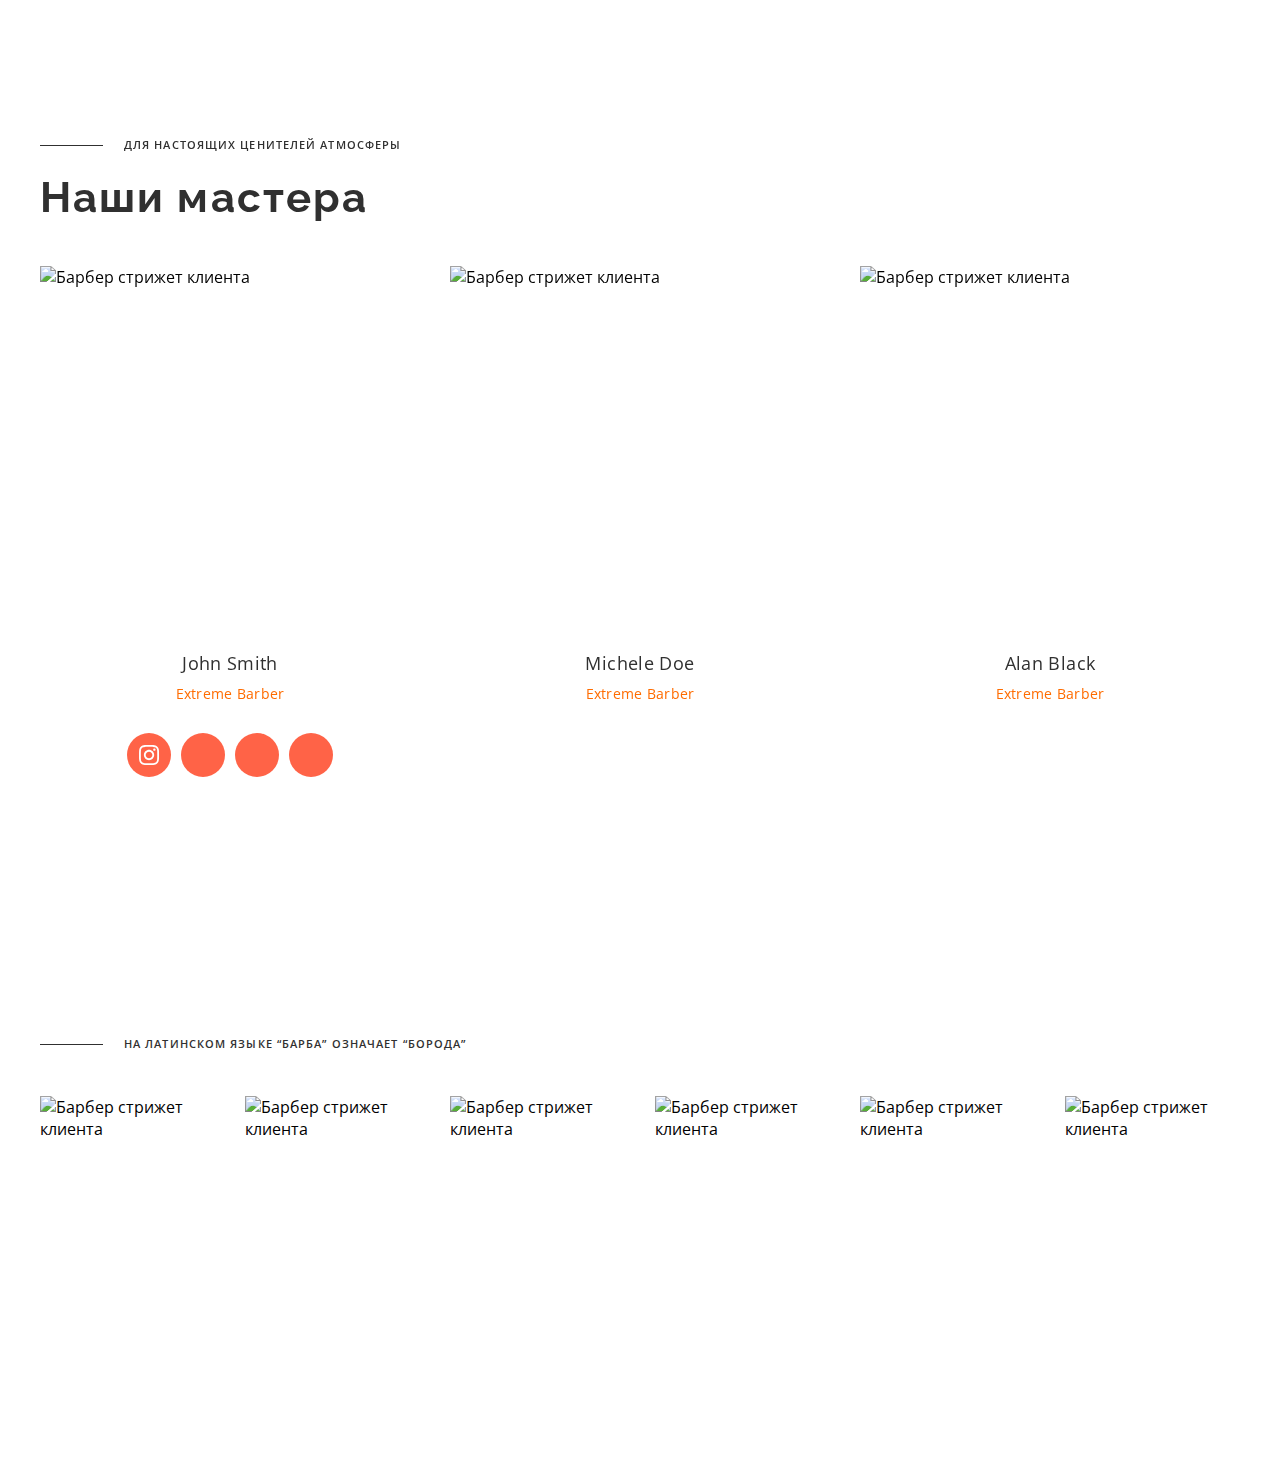
==== commit 0b05749b: "mod-8" ====
--- a/index.html
+++ b/index.html
@@ -25,64 +25,64 @@
     <link href="https://unpkg.com/aos@2.3.1/dist/aos.css" rel="stylesheet" />
     <link rel="stylesheet" href="./css/reset.css" />
 
-    <link rel="stylesheet" href="./css/style.css" />
+    <link rel="stylesheet" href="./css/main.min.css" />
   </head>
   <body>
-    <header class="header">
+    <!-- <header class="header">
       <div class="container">
-        <nav class="header-nav">
-          <a href="" class="header-logo">
+        <nav class="nav">
+          <a href="" class="logo nav__logo">
             <img src="./img/logo.svg" alt="лого сайта" />
           </a>
-          <ul class="header-list list">
-            <li class="header-item">
-              <a href="./portfolio.html" class="header-link link">О нас</a>
-            </li>
-            <li class="header-item">
-              <a href="https://www.google.com/" class="header-link link"
+          <ul class="menu list">
+            <li class="menu__item">
+              <a href="./portfolio.html" class="menu__link link">О нас</a>
+            </li>
+            <li class="menu__item">
+              <a href="https://www.google.com/" class="menu__link link"
                 >Услуги и цены</a
               >
             </li>
-            <li class="header-item">
-              <a href="#masters" class="header-link link">Мастера</a>
-            </li>
-            <li class="header-item">
-              <a href="https://www.google.com/" class="header-link link"
+            <li class="menu__item">
+              <a href="#masters" class="menu__link link">Мастера</a>
+            </li>
+            <li class="menu__item">
+              <a href="https://www.google.com/" class="menu__link link"
                 >Контакты</a
               >
             </li>
           </ul>
         </nav>
-        <div class="header-connect">
-          <a href="tel:+380441111111" class="header-tel link"
+        <div class="connect header__connect">
+          <a href="tel:+380441111111" class="connect__tel link"
             >+38 044 111 11 11</a
           >
-          <button type="button" class="header-btn btn" data-modal-open>
+          <button type="button" class="connect__btn btn" data-modal-open>
             онлайн-запись
           </button>
         </div>
       </div>
-    </header>
+    </header> -->
     <main>
-      <section class="hero">
+      <!-- <section class="hero">
         <div class="container">
-          <div class="hero-soc">
-            <ul class="hero-list list">
-              <li class="hero-item">
+          <div class="soc">
+            <ul class="soc-list list">
+              <li class="soc-list__item">
                 <a
                   href=""
                   target="_blank"
                   rel="noopener noreferrer nofollow"
-                  class="hero-link link"
+                  class="soc-list__link link"
                   >Instagram</a
                 >
               </li>
-              <li class="hero-item">
+              <li class="soc-list__item">
                 <a
                   href=""
                   target="_blank"
                   rel="noopener noreferrer nofollow"
-                  class="hero-link link"
+                  class="soc-list__link link"
                   >Youtube</a
                 >
               </li>
@@ -90,23 +90,29 @@
           </div>
 
           <div class="hero-content">
-            <p lang="en" class="hero-pre-title pre-title">
+            <p
+              lang="en"
+              class="hero-content__pre-title pre-title pre-title--color-light"
+            >
               A hair salon for men in Kyiv
             </p>
-            <h1 lang="en" class="hero-title animate__animated animate__jello">
+            <h1
+              lang="en"
+              class="hero-content__title animate__animated animate__jello"
+            >
               BarberShop
             </h1>
-            <p class="hero-after-title after-title">
+            <p class="hero-content__after-title after-title">
               Мы эксперты в модных мужских стрижках. Работаем быстро, осторожно
               и со вкусом.
             </p>
           </div>
         </div>
-      </section>
-      <section class="about">
+      </section> -->
+      <!-- <section class="about">
         <div class="container">
-          <ul class="about-list list">
-            <li class="about-item">
+          <ul class="pic-list list">
+            <li class="pic-list__item">
               <img
                 src="./img/about-img-1.jpeg"
                 alt="барбер бреет шею"
@@ -114,7 +120,7 @@
                 height="445"
               />
             </li>
-            <li class="about-item">
+            <li class="pic-list__item">
               <img
                 src="./img/about-img-2.jpeg"
                 alt="барбер стрежет кантик"
@@ -124,26 +130,30 @@
             </li>
           </ul>
           <div class="about-content">
-            <p class="about-pre-title pre-title">О нас</p>
-            <h2 class="about-title title" data-aos="fade-down-right">
+            <p class="about-content__pre-title pre-title pre-title--color-dark">
+              О нас
+            </p>
+            <h2 class="about-content__title title" data-aos="fade-down-right">
               Лучший Барбершоп твоего города
             </h2>
-            <p class="about-after-title after-title">
+            <p class="about-content__after-title after-title">
               Если ты хочешь добавить в свой образ больше уверенности – тебе
               точно к нам.
             </p>
-            <p class="about-text">
+            <p class="about-content__text">
               Мы команда, которая никогда не останавливается на достигнутом и
               жаждет перемен. И когда ты попадешь в руки нашего мастера, то уже
               никогда не сможешь быть прежним. Мы команда, которая всегда с
               клиентами "на одной волне". Поэтому, мы всегда готовы
               усовершенствовать каждого, кто к нам приходит!
             </p>
-            <button type="button" class="about-btn btn">онлайн-запись</button>
-          </div>
-        </div>
-      </section>
-      <section class="prices">
+            <button type="button" class="about-content__btn btn">
+              онлайн-запись
+            </button>
+          </div>
+        </div>
+      </section> -->
+      <!-- <section class="prices">
         <div class="container">
           <p class="prices-pre-title pre-title">
             Проведи время в компании лучших мастеров
@@ -192,8 +202,8 @@
 
           <button type="button" class="prices-btn btn">онлайн-запись</button>
         </div>
-      </section>
-      <section class="benefits">
+      </section> -->
+      <!-- <section class="benefits">
         <div class="container benefits-container">
           <div class="benefits-blocks">
             <ul class="benefits-list list">
@@ -228,7 +238,7 @@
             </p>
           </div>
         </div>
-      </section>
+      </section> -->
       <section
         id="masters"
         class="masters"
@@ -237,20 +247,20 @@
         data-aos-easing="ease-in-sine"
       >
         <div class="container">
-          <p class="masters-pre-title pre-title">
+          <p class="masters__pre-title pre-title pre-title--color-dark">
             для настоящих ценителей атмосферы
           </p>
-          <h2 class="masters-title title">Наши мастера</h2>
-          <ul class="masters-list list">
-            <li class="masters-item">
-              <div class="masters-top-wrap">
+          <h2 class="masters__title title">Наши мастера</h2>
+          <ul class="card-list list">
+            <li class="card-list__item">
+              <div class="card-list__top-wrap">
                 <img
                   src="./img/masters-img-1.jpeg"
                   alt="Барбер стрижет клиента"
                   width="370"
                   height="346"
                 />
-                <p class="masters-top-text">
+                <p class="card-list__top-text">
                   Lorem ipsum dolor sit amet consectetur adipisicing elit.
                   Fugiat, quidem iure saepe incidunt ipsum cumque ab repellendus
                   facere? Ullam aperiam atque molestiae veritatis animi, iure
@@ -262,50 +272,50 @@
                 </p>
               </div>
 
-              <h3 lang="en" class="masters-item-title">John Smith</h3>
-              <p lang="en" class="masters-item-text">Extreme Barber</p>
-              <ul class="masters-soc-list list">
-                <li class="masters-soc-item">
-                  <a href="" class="masters-soc-link link">
-                    <svg class="masters-soc-icon" width="20" height="20">
+              <h3 lang="en" class="card-list__item-title">John Smith</h3>
+              <p lang="en" class="card-list__item-text">Extreme Barber</p>
+              <ul class="socials list">
+                <li class="socials__item">
+                  <a href="" class="socials__link link">
+                    <svg class="socials__icon" width="20" height="20">
                       <use href="./img/icons.svg#icon-instagram"></use>
                     </svg>
                   </a>
                 </li>
-                <li class="masters-soc-item">
-                  <a href="" class="masters-soc-link link">
-                    <svg class="masters-soc-icon">
+                <li class="socials__item">
+                  <a href="" class="socials__link link">
+                    <svg class="socials__icon">
                       <use href=""></use>
                     </svg>
                   </a>
                 </li>
-                <li class="masters-soc-item">
-                  <a href="" class="masters-soc-link link"></a>
-                </li>
-                <li class="masters-soc-item">
-                  <a href="" class="masters-soc-link link"></a>
+                <li class="socials__item">
+                  <a href="" class="socials__link link"></a>
+                </li>
+                <li class="socials__item">
+                  <a href="" class="socials__link link"></a>
                 </li>
               </ul>
             </li>
-            <li class="masters-item">
+            <li class="card-list__item">
               <img
                 src="./img/masters-img-2.jpeg"
                 alt="Барбер стрижет клиента"
                 width="370"
                 height="346"
               />
-              <h3 lang="en" class="masters-item-title">Michele Doe</h3>
-              <p lang="en" class="masters-item-text">Extreme Barber</p>
-            </li>
-            <li class="masters-item">
+              <h3 lang="en" class="card-list__item-title">Michele Doe</h3>
+              <p lang="en" class="card-list__item-text">Extreme Barber</p>
+            </li>
+            <li class="card-list__item">
               <img
                 src="./img/masters-img-3.jpeg"
                 alt="Барбер стрижет клиента"
                 width="370"
                 height="346"
               />
-              <h3 lang="en" class="masters-item-title">Alan Black</h3>
-              <p lang="en" class="masters-item-text">Extreme Barber</p>
+              <h3 lang="en" class="card-list__item-title">Alan Black</h3>
+              <p lang="en" class="card-list__item-text">Extreme Barber</p>
             </li>
           </ul>
         </div>
@@ -351,7 +361,7 @@
             </li>
             <li class="gallery-item">
               <img
-                src="./img/gallery-img-1.jpeg"
+                src="./img/gallery-img-4.jpeg"
                 alt="Барбер стрижет клиента"
                 width="270"
                 height="360"
@@ -359,32 +369,16 @@
             </li>
             <li class="gallery-item">
               <img
-                src="./img/gallery-img-2.jpeg"
+                src="./img/gallery-img-4.jpeg"
                 alt="Барбер стрижет клиента"
                 width="270"
                 height="360"
               />
             </li>
-            <li class="gallery-item">
-              <img
-                src="./img/gallery-img-3.jpeg"
-                alt="Барбер стрижет клиента"
-                width="270"
-                height="360"
-              />
-            </li>
-            <li class="gallery-item">
-              <img
-                src="./img/gallery-img-4.jpeg"
-                alt="Барбер стрижет клиента"
-                width="270"
-                height="360"
-              />
-            </li>
           </ul>
         </div>
       </section>
-      <div class="contact-wrap">
+      <!-- <div class="contact-wrap">
         <div class="container">
           <section class="online">
             <h2 class="online-title title">Онлайн-запись</h2>
@@ -444,9 +438,9 @@
             <p class="contacts-text">Ежедневно с 9:00 до 22:00</p>
           </section>
         </div>
-      </div>
+      </div> -->
     </main>
-    <footer class="footer">
+    <!-- <footer class="footer">
       <div class="container">
         <p class="footer-copy">&copy; Copyright 2020</p>
         <ul class="footer-list list">
@@ -458,7 +452,7 @@
           </li>
         </ul>
       </div>
-    </footer>
+    </footer> -->
     <div class="backdrop is-hidden" data-modal>
       <div class="modal">
         <button type="button" class="modal-close-btn" data-modal-close>
--- a/css/main.min.css
+++ b/css/main.min.css
@@ -0,0 +1 @@
+:root{--header-color: #ffffff;--main-btn-color: #ffffff;--second-btn-color: #303030;--main-title-color: #ffffff;--second-title-color: #303030;--main-font: "open sans", sans-serif;--accent-color: #ff6c00;--typical-margin: 20px}p,h1,h2,h3,h4,h5,h6{margin:0}ul{margin:0;padding-left:0}button{cursor:pointer}a{color:currentColor}address{font-style:normal}img{display:block;max-width:100%;height:auto;width:100%}body{font-family:var(--main-font)}.list{list-style:none}.link{text-decoration:none}.visually-hidden{position:absolute;white-space:nowrap;width:1px;height:1px;overflow:hidden;border:0;padding:0;clip:rect(0 0 0 0);clip-path:inset(50%);margin:-1px}.socials__link,.soc-list,.nav,.header .container,.check-text span,.check-text,.modal-close-btn,.pre-title{display:flex;align-items:center}.container{width:100%;padding-left:15px;padding-right:15px;margin:0 auto}@media screen and (min-width: 480px){.container{max-width:448px}}@media screen and (min-width: 768px){.container{max-width:720px}}@media screen and (min-width: 1200px){.container{max-width:1200px}}.btn{width:160px;height:40px;background-color:rgba(0,0,0,0);border:1px solid var(--accent-color);border-radius:50px;font-family:inherit;font-weight:600;font-size:12px;line-height:1.33;letter-spacing:.09em;text-transform:uppercase;transition:background-color 300ms linear,color 300ms linear}.btn:hover{background-color:var(--accent-color);color:var(--main-btn-color)}.pre-title{text-transform:uppercase;font-weight:600;line-height:1.91;font-size:11px;letter-spacing:.1em}@media screen and (min-width: 768px){.pre-title{line-height:1.36}}.pre-title::before{content:"";height:1px;width:63px;background-color:currentColor;margin-right:21px}.pre-title--color-light{color:rgba(157,164,189,.6)}.pre-title--color-dark{color:#303030}.title{font-family:"Raleway",sans-serif;font-weight:700;font-size:42px;line-height:1.17;letter-spacing:.05em}.after-title{font-size:18px;line-height:1.67;letter-spacing:.02em}.backdrop{position:fixed;top:0;left:0;width:100%;height:100%;background-color:rgba(25,28,38,.252);transition:opacity 300ms linear,visibility 300ms linear}.modal{position:absolute;top:50%;left:50%;transform:translate(-50%, -50%) scale(1) rotate(0);width:544px;min-height:600px;background-color:#fff;border-radius:5px;transition:transform 300ms linear;padding:80px}.backdrop.is-hidden .modal{transform:translate(-50%, -50%) scale(0) rotate(-360deg)}.modal-close-btn{position:absolute;right:10px;top:10px;width:30px;height:30px;border:1px solid #999;border-radius:50%;background-color:rgba(0,0,0,0);justify-content:center}.is-hidden{opacity:0;visibility:hidden;pointer-events:none}.no-scroll{overflow:hidden}.modal-title{font-size:22px;font-weight:700;line-height:1.1818181818;text-transform:uppercase;text-align:center;margin-bottom:16px}.modal-text{font-size:15px;line-height:1.47;text-align:center;color:#222;margin-bottom:16px}.modal-field{margin-bottom:16px}.input-wrap{position:relative}.modal-input{width:100%;height:50px;border:1px solid rgba(34,34,34,.2);background-color:rgba(0,0,0,0);padding-left:30px;color:purple;outline:rgba(0,0,0,0)}.modal-input:focus{outline:1px solid var(--accent-color);border-color:var(--accent-color)}.modal-input:not(:placeholder-shown):not(:focus):valid{background-color:rgba(0,128,0,.35)}.modal-input:not(:placeholder-shown):not(:focus):invalid{background-color:rgba(128,34,0,.35)}.modal-input:placeholder-shown{background-color:rgba(0,0,0,0)}.modal-input::placeholder{font-size:15px;line-height:1.2;color:rgba(34,34,34,.603)}.input-icon{position:absolute;left:10px;top:50%;transform:translateY(-50%)}.modal-input:focus+.input-icon{fill:var(--accent-color)}.modal-btn{display:block;margin:0 auto}.modal-label{display:block;margin-bottom:5px;font-size:15px;line-height:1.2;color:rgba(34,34,34,.603)}.modal-text-area{width:100%;height:100px;border:1px solid rgba(34,34,34,.2);resize:none;padding:10px}.check-text{font-size:15px;line-height:18px;color:#222;position:relative}.check-text a{color:var(--accent-color)}.check-text span{width:20px;height:20px;border:1px solid rgba(34,34,34,.2);margin-right:5px;justify-content:center}.input-check:checked+.check-text span{background-color:var(--accent-color);border:none}.check-icon{fill:rgba(0,0,0,0)}.input-check:checked+.check-text .check-icon{fill:#fff}.header{position:absolute;width:100%;padding-top:32px;padding-bottom:32px}.menu{display:flex}.nav__logo{margin-right:70px}.menu__item:not(:last-child){margin-right:40px}.header__connect{margin-left:auto}.menu__link,.connect__tel{font-weight:600;font-size:12px;line-height:1.33;letter-spacing:.1em;color:var(--header-color);transition:color 300ms linear}.menu__link:hover,.menu__link:focus,.connect__tel:hover,.connect__tel:focus{color:var(--accent-color)}.connect__btn{color:var(--main-btn-color);margin-left:40px}.hero .container{display:flex}.soc{width:90px;display:flex;align-items:flex-end;padding-bottom:33px;padding-left:22px}.soc-list{transform:rotate(-90deg) translateY(100%);transform-origin:bottom left}.soc-list::before{content:"";width:60px;height:1px;background-color:#303030;margin-right:40px}.soc-list__item+.soc-list__item{margin-left:40px}.hero-content{background-color:#303030;background-image:linear-gradient(rgba(25, 28, 38, 0.2), rgba(25, 28, 38, 0.2)),url(../img/hero-bg.jpeg);background-repeat:no-repeat;background-position:center;background-size:cover;padding:270px 100px 200px 100px;flex-grow:1}.soc-list__link{font-weight:600;font-size:11px;line-height:1.36;letter-spacing:.2em;color:#303030}.soc-list__link:hover,.soc-list__link:focus{color:var(--accent-color)}.hero-content__pre-title{margin-bottom:var(--typical-margin)}.hero-content__title{font-family:"Raleway",sans-serif;font-weight:700;font-size:72px;line-height:1.18;letter-spacing:.05em;color:var(--main-title-color);margin-bottom:var(--typical-margin);display:flex;align-items:baseline}.hero-content__title::before{content:"";width:40px;height:40px;background-color:violet;margin-right:10px}.hero-content__title::after{content:"!";font-size:90px;color:#d2691e}.hero-content__after-title{color:#9da4bd;max-width:400px}.about{padding-top:163px;padding-bottom:89px}.about .container{display:flex}.pic-list{display:flex;margin-right:64px}.pic-list__item+.pic-list__item{margin-left:30px}.about-content__pre-title{margin-bottom:var(--typical-margin)}.about-content__title{color:var(--second-title-color);margin-bottom:var(--typical-margin)}.about-content__after-title{color:#555;margin-bottom:var(--typical-margin)}.about-content__text{font-size:14px;line-height:1.86;letter-spacing:.02em;color:#555;margin-bottom:39px}.about-content__btn{color:#303030}.prices{background-color:#111319;background-image:url(../img/prices-bg.png);background-repeat:no-repeat;background-size:cover;background-position:center;max-width:1280px;margin:0 auto;padding-top:130px;padding-bottom:130px}.prices-pre-title{color:rgba(157,164,189,.6);margin-bottom:var(--typical-margin)}.prices-title{color:var(--main-title-color);margin-bottom:44px}.prices-wrap{display:flex}.prices-list{padding:30px 40px;flex-grow:1}.prices-list:first-child{background:linear-gradient(180deg, #171a24 0%, rgba(23, 26, 36, 0.2) 100%)}.prices-list:last-child{background:linear-gradient(180deg, #090b13 0%, rgba(9, 11, 19, 0.2) 100%)}.prices-item{margin-bottom:var(--typical-margin);display:flex;justify-content:space-between;align-items:baseline}.prices-item::after{content:"";width:100px;margin-left:6px;margin-right:6px;border-bottom:1px solid rgba(157,164,189,.12);flex-grow:1}.prices-item:last-child{margin-bottom:0}.prices-item-text{font-size:18px;line-height:1.67;letter-spacing:.02em;color:#9da4bd}.prices-item-text:last-child{order:1}.prices-btn{color:var(--main-btn-color);margin:0 auto;display:block;margin-top:50px}.benefits{padding-top:143px;padding-bottom:137px}.benefits-container{display:flex}.benefits-blocks{width:calc(50% - 15px);display:flex;justify-content:center}.benefits-content{width:calc(50% - 15px);padding-top:9px}.benefits-list{width:370px;display:flex;flex-wrap:wrap}.benefits-item{width:170px;height:130px;border:1px solid #000;padding:20px 24px}.benefits-item:nth-child(odd){margin-right:30px}.benefits-item:nth-child(even){margin-top:30px}.benefits-item span{font-weight:700;font-size:42px;line-height:1.36;text-align:center;display:block;letter-spacing:.05em;color:#303030}.benefits-item-text{font-weight:600;font-size:11px;line-height:1.36;text-align:center;color:#303030}.benefits-pre-title{color:#303030;margin-bottom:var(--typical-margin)}.benefits-title{color:var(--second-title-color);margin-bottom:var(--typical-margin)}.benefits-after-title{color:#555}.masters{padding-top:84px;padding-bottom:84px}@media screen and (min-width: 768px){.masters{padding-top:100px;padding-bottom:100px}}@media screen and (min-width: 768px){.masters{padding-top:130px;padding-bottom:130px}}.masters__pre-title{margin-bottom:var(--typical-margin)}.masters__title{color:var(--second-title-color);margin-bottom:44px}.card-list__item-title{font-weight:400;font-size:18px;line-height:1.38;text-align:center;letter-spacing:.02em;color:#303030;margin-bottom:8px;margin-top:30px}.card-list__item-text{font-size:14px;line-height:1.36;text-align:center;letter-spacing:.02em;color:var(--accent-color);margin-bottom:30px}.card-list{display:flex;flex-wrap:wrap;gap:30px}.card-list__item{width:100%}@media screen and (min-width: 768px){.card-list__item{width:calc((100% - 30px)/2)}}@media screen and (min-width: 1200px){.card-list__item{width:calc((100% - 60px)/3)}}.card-list__top-wrap{position:relative;overflow:hidden}.card-list__top-text{position:absolute;top:0;font-size:16px;color:#fff;line-height:1.6;background-color:rgba(255,106,0,.485);padding:40px;height:100%;overflow:auto;transform:translateY(100%);transition:transform 300ms linear}.card-list__item:hover .card-list__top-text{transform:translateY(0)}.card-list__top-text::-webkit-scrollbar{width:6px}.card-list__top-text::-webkit-scrollbar-track{box-shadow:inset 0 0 6px rgba(0,0,0,.3)}.card-list__top-text::-webkit-scrollbar-thumb{background-color:#7583d4;outline:1px solid #708090}.socials{display:flex;justify-content:center}.socials__item{width:44px;height:44px;margin-left:10px}.socials__item:first-child{margin-left:0}.socials__link{justify-content:center;width:100%;height:100%;border-radius:50%;background-color:tomato;color:#fff}.socials__link:hover,.socials__link:focus{background-color:teal;color:var(--accent-color)}.socials__icon{fill:currentColor}.gallery{padding-top:84px;padding-bottom:84px}@media screen and (min-width: 768px){.gallery{padding-top:100px;padding-bottom:100px}}@media screen and (min-width: 768px){.gallery{padding-top:130px;padding-bottom:130px}}.gallery-pre-title{color:#303030;margin-bottom:44px}.gallery-list{display:flex;flex-wrap:wrap;gap:30px}.gallery-item{width:calc((100% - 30px)/2)}@media screen and (min-width: 768px){.gallery-item{width:calc((100% - 60px)/3)}}@media screen and (min-width: 1200px){.gallery-item{width:calc((100% - 150px)/6)}}.contact-wrap{background-color:#191c26;background-image:url(../img/contacts-bg.png);background-repeat:no-repeat;background-position:right;max-width:1280px;margin:0 auto;background-size:calc(50% - 15px)}.contact-wrap .container{display:flex}.online{padding-top:130px;padding-bottom:130px;width:calc(50% + 15px);padding-right:40px}.online-title{color:var(--main-title-color);margin-bottom:44px}.online-form{display:flex;justify-content:space-between;flex-wrap:wrap}.online-wrap{position:relative}.online-label{position:absolute;left:0;top:0;font-weight:600;font-size:11px;line-height:1.36;letter-spacing:.1em;text-transform:uppercase;color:rgba(157,164,189,.4);transition:color 300ms,transform 250ms}.online-input:not(:placeholder-shown)+.online-label,.online-textarea:not(:placeholder-shown)+.online-label,.online-input:focus+.online-label,.online-textarea:focus+.online-label{color:#fff;transform:translateY(-100%)}.online-input{width:265px;height:24px;border:none;background-color:rgba(0,0,0,0);border-bottom:1px solid rgba(157,164,189,.4);padding-bottom:8px;outline:none;transition:border-color 300ms;margin-bottom:44px;color:#9da4bd}.online-input::placeholder,.online-input::placeholder,.online-textarea::placeholder,.online-textarea::placeholder{font-weight:600;font-size:11px;line-height:1.36;letter-spacing:.1em;text-transform:uppercase;color:rgba(157,164,189,.4);transition:color 300ms}.online-input:focus,.online-input:focus,.online-textarea:focus,.online-textarea:focus{border-color:#fff}.text-wrap{width:100%}.online-textarea{width:100%;height:76px;border:none;background-color:rgba(0,0,0,0);border-bottom:1px solid rgba(157,164,189,.4);outline:none;transition:border-color 300ms;margin-bottom:44px;resize:none;color:#9da4bd}.online-btn{color:var(--main-btn-color)}.contacts{padding-top:130px;padding-bottom:130px;width:calc(50% - 15px);padding-left:100px}.contacts-title{color:var(--main-title-color);margin-bottom:40px}.contacts-address{font-style:normal;margin-bottom:70px}.contacts-item{margin-bottom:var(--typical-margin)}.contacts-link{font-size:18px;line-height:1.67;letter-spacing:.02em;color:#9da4bd}.contacts-pre-title{color:#fff;margin-bottom:var(--typical-margin)}.contacts-text{font-size:18px;line-height:1.67;letter-spacing:.02em;color:#9da4bd}.footer{padding-top:56px;padding-bottom:55px}.footer-copy{font-weight:600;font-size:11px;line-height:1.36;letter-spacing:.2em;color:#9da4bd}.footer-link{font-weight:600;font-size:11px;line-height:1.36;letter-spacing:.2em;color:#303030}/*# sourceMappingURL=main.min.css.map */